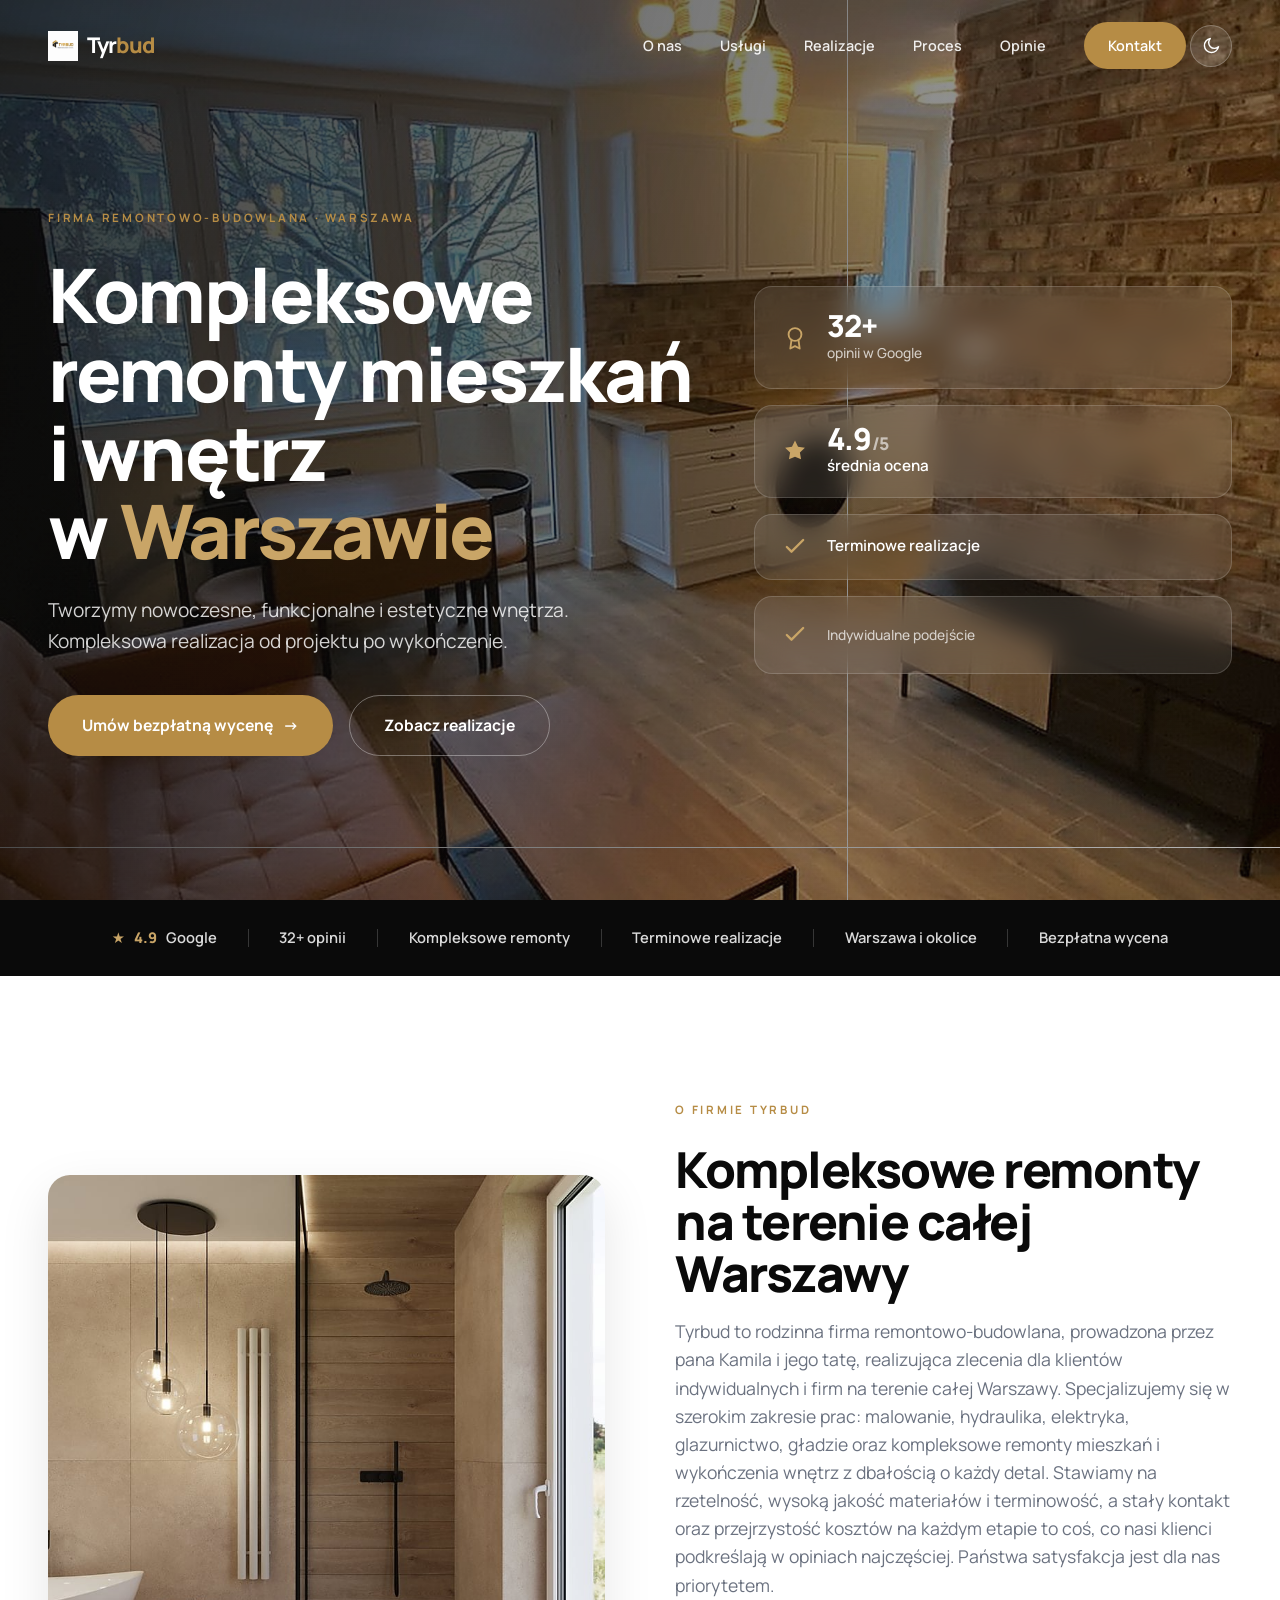
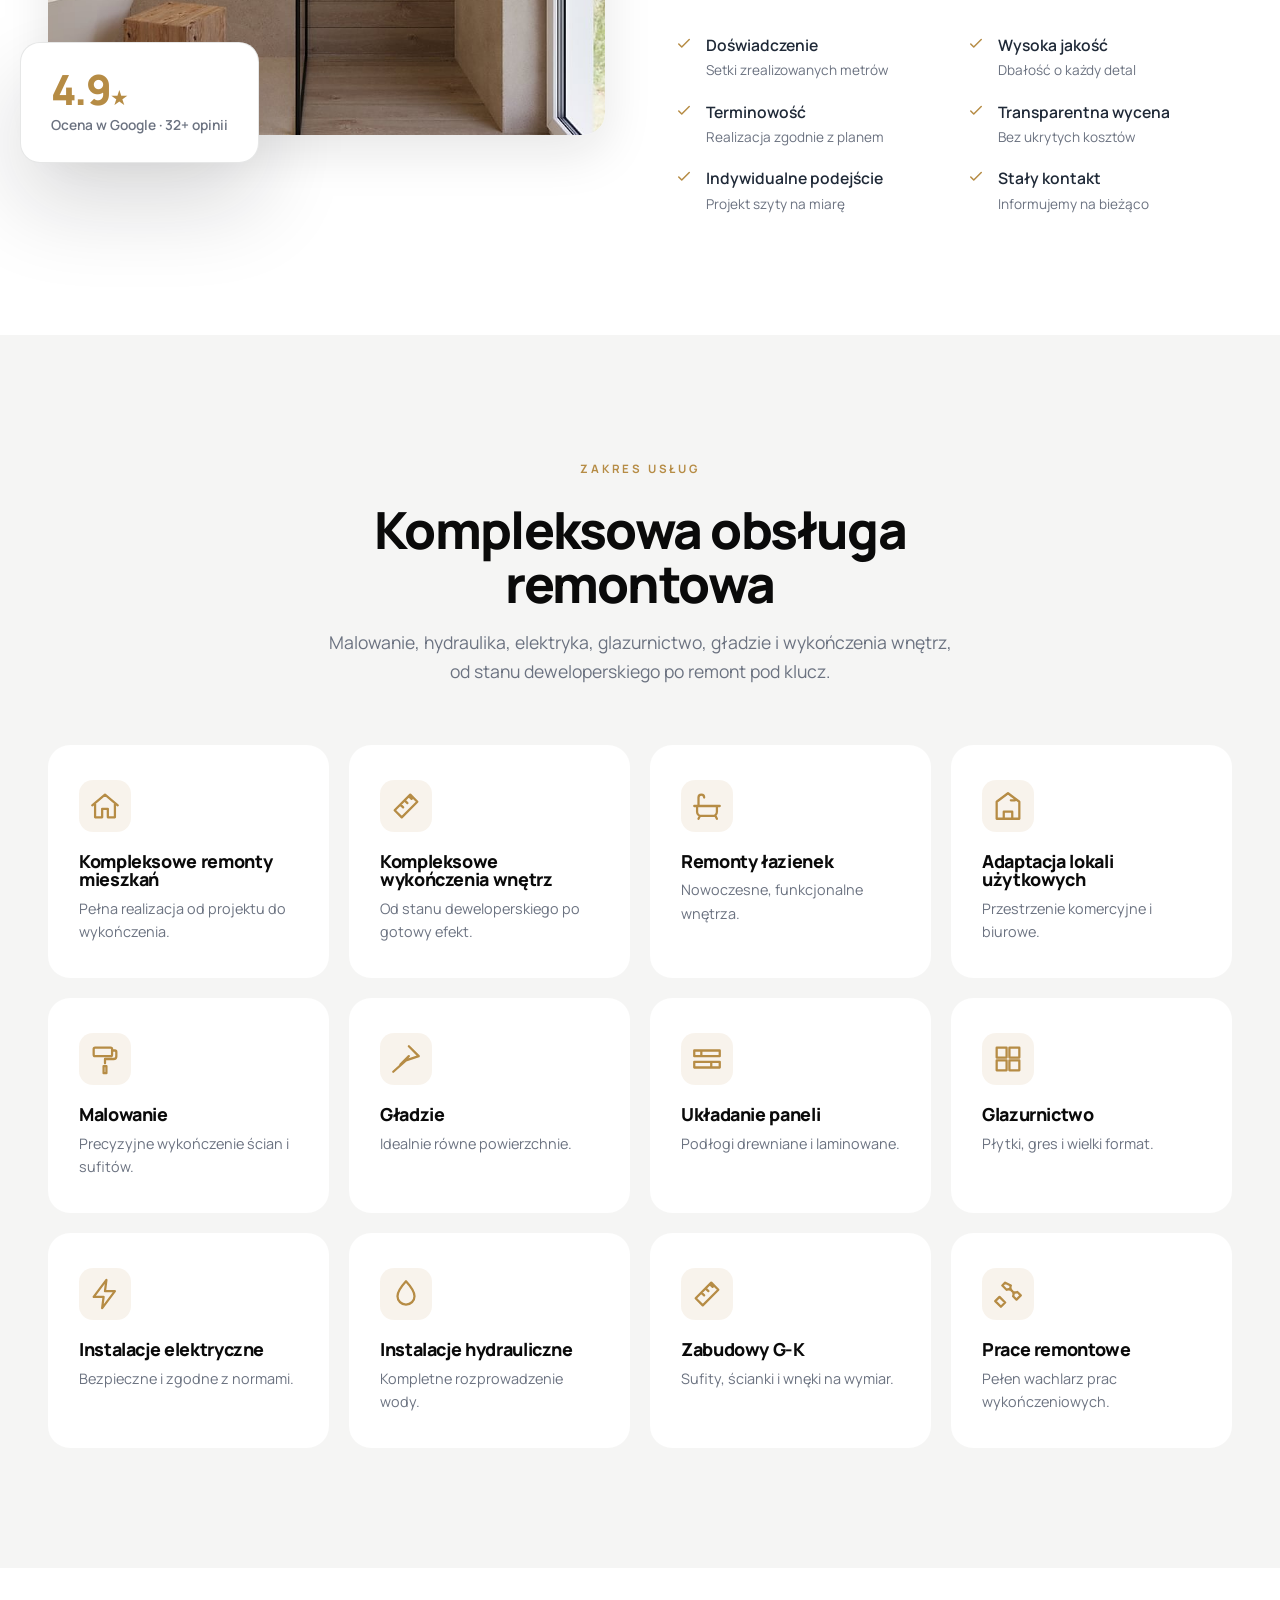
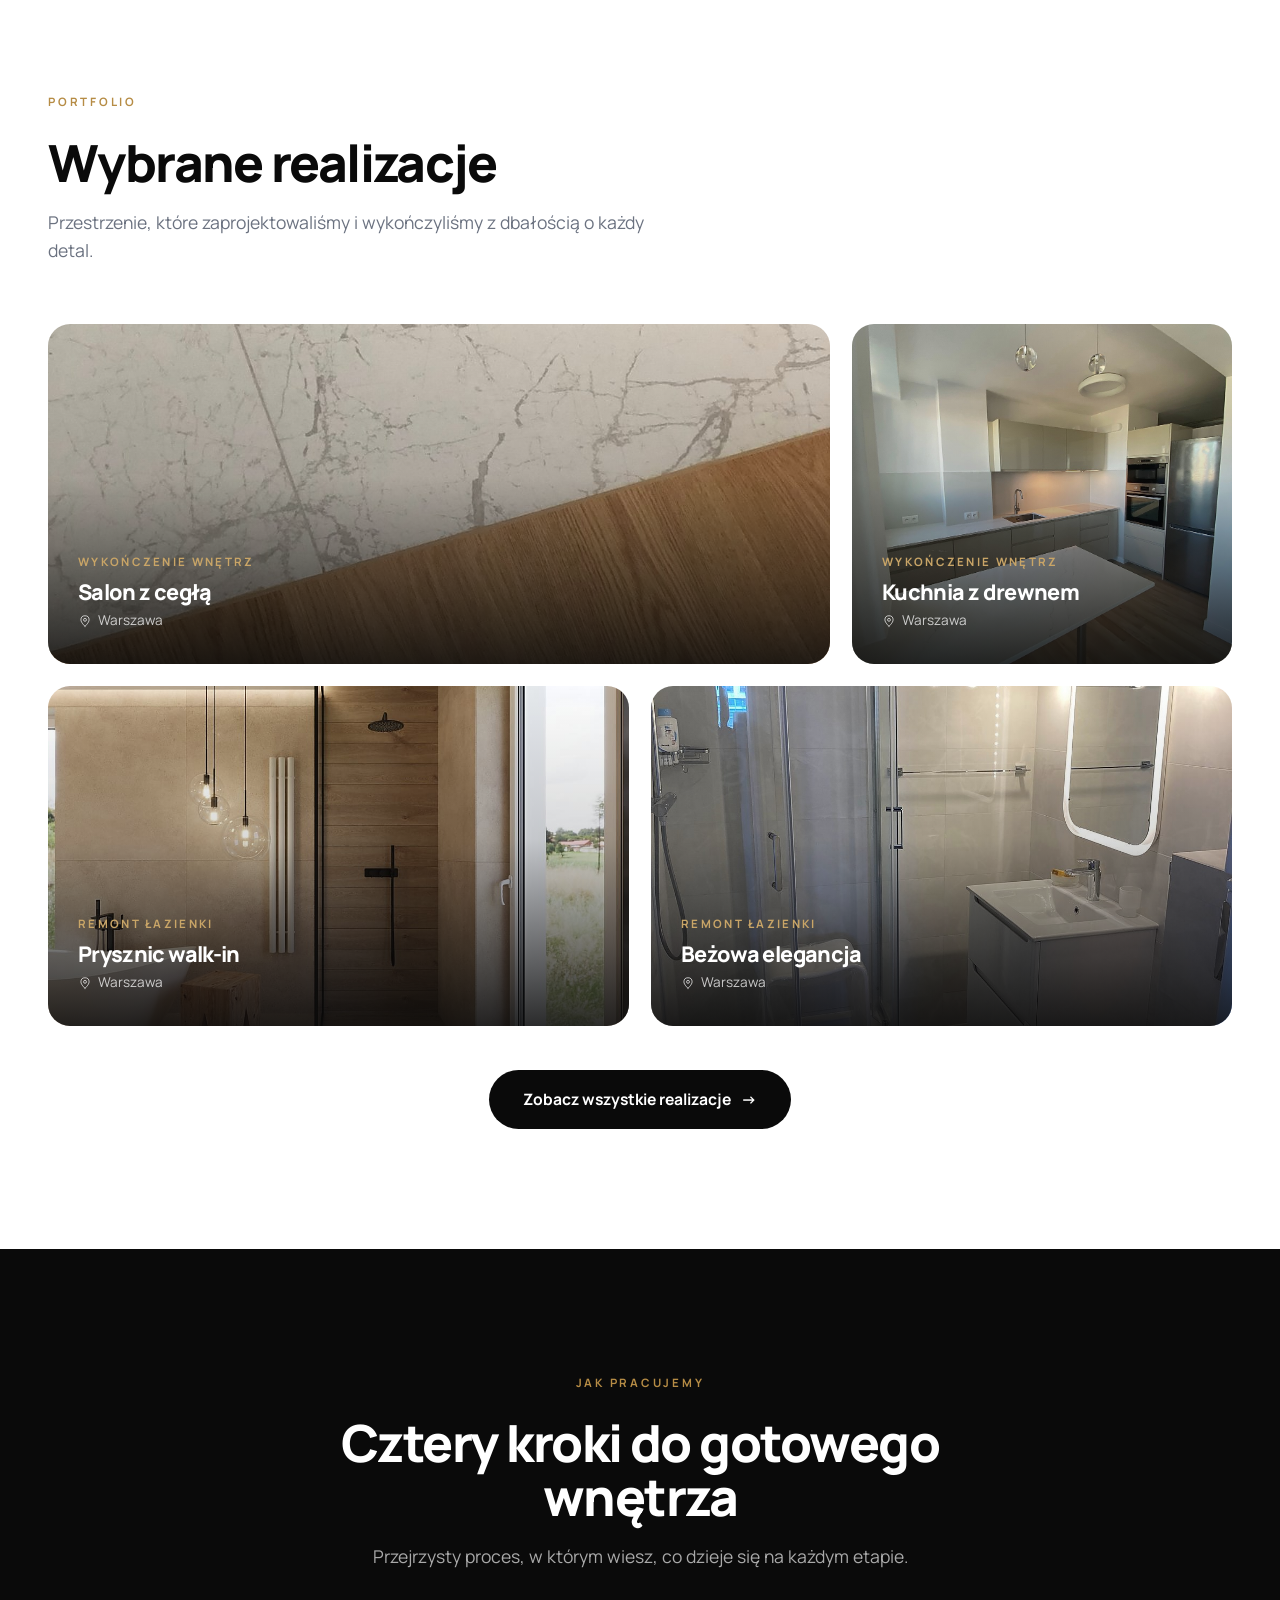
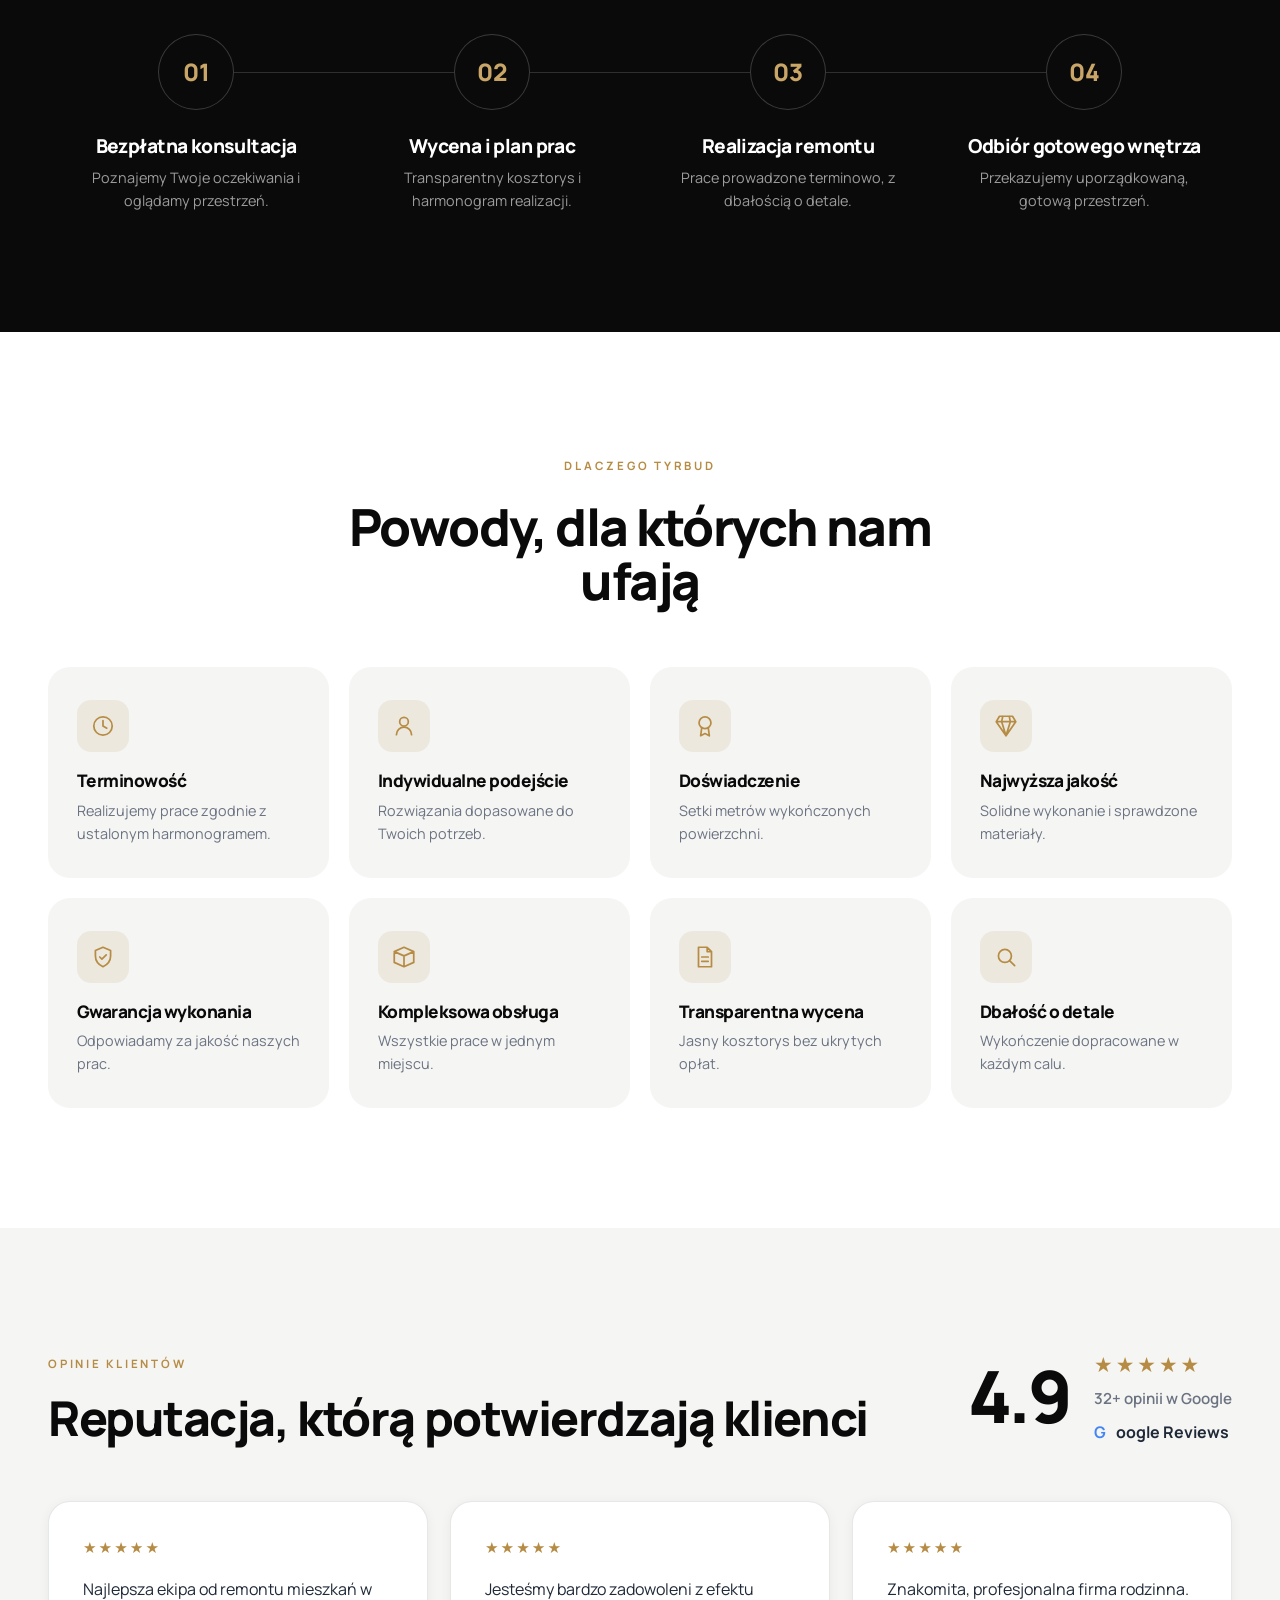
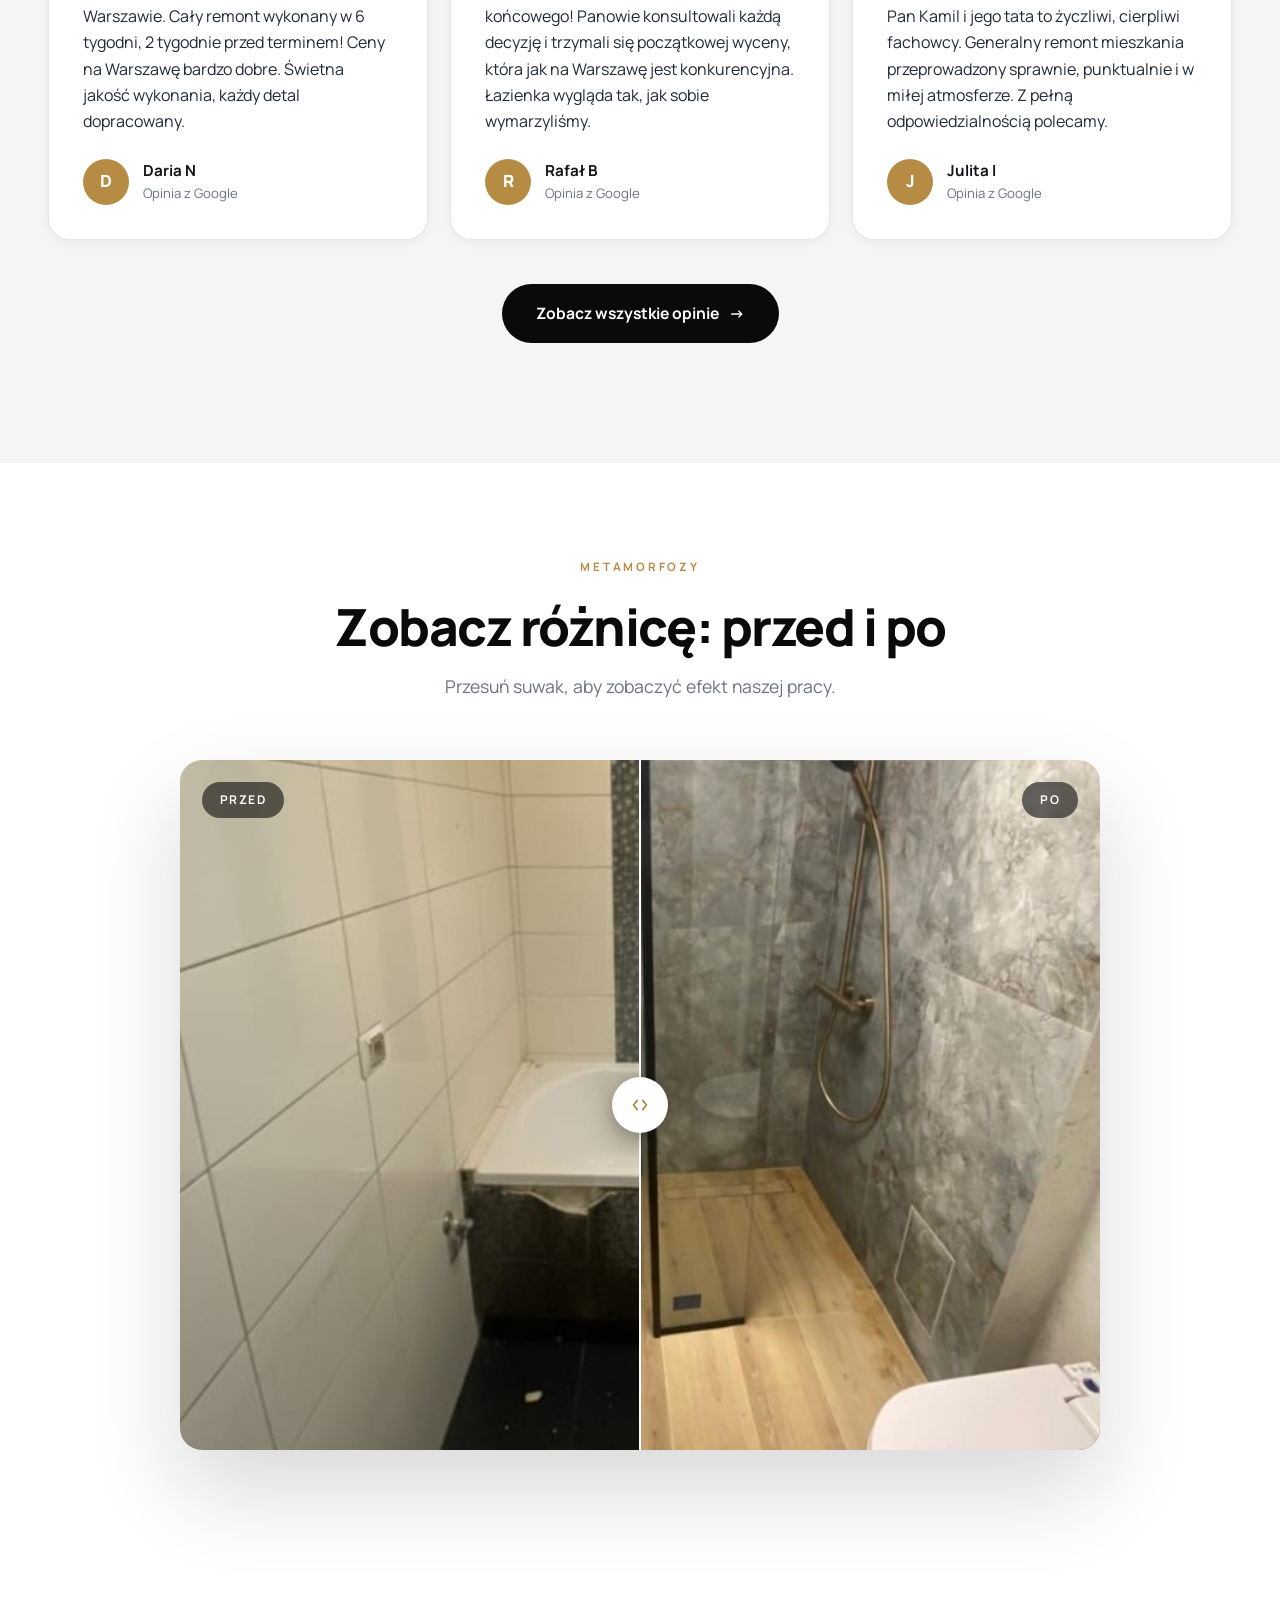
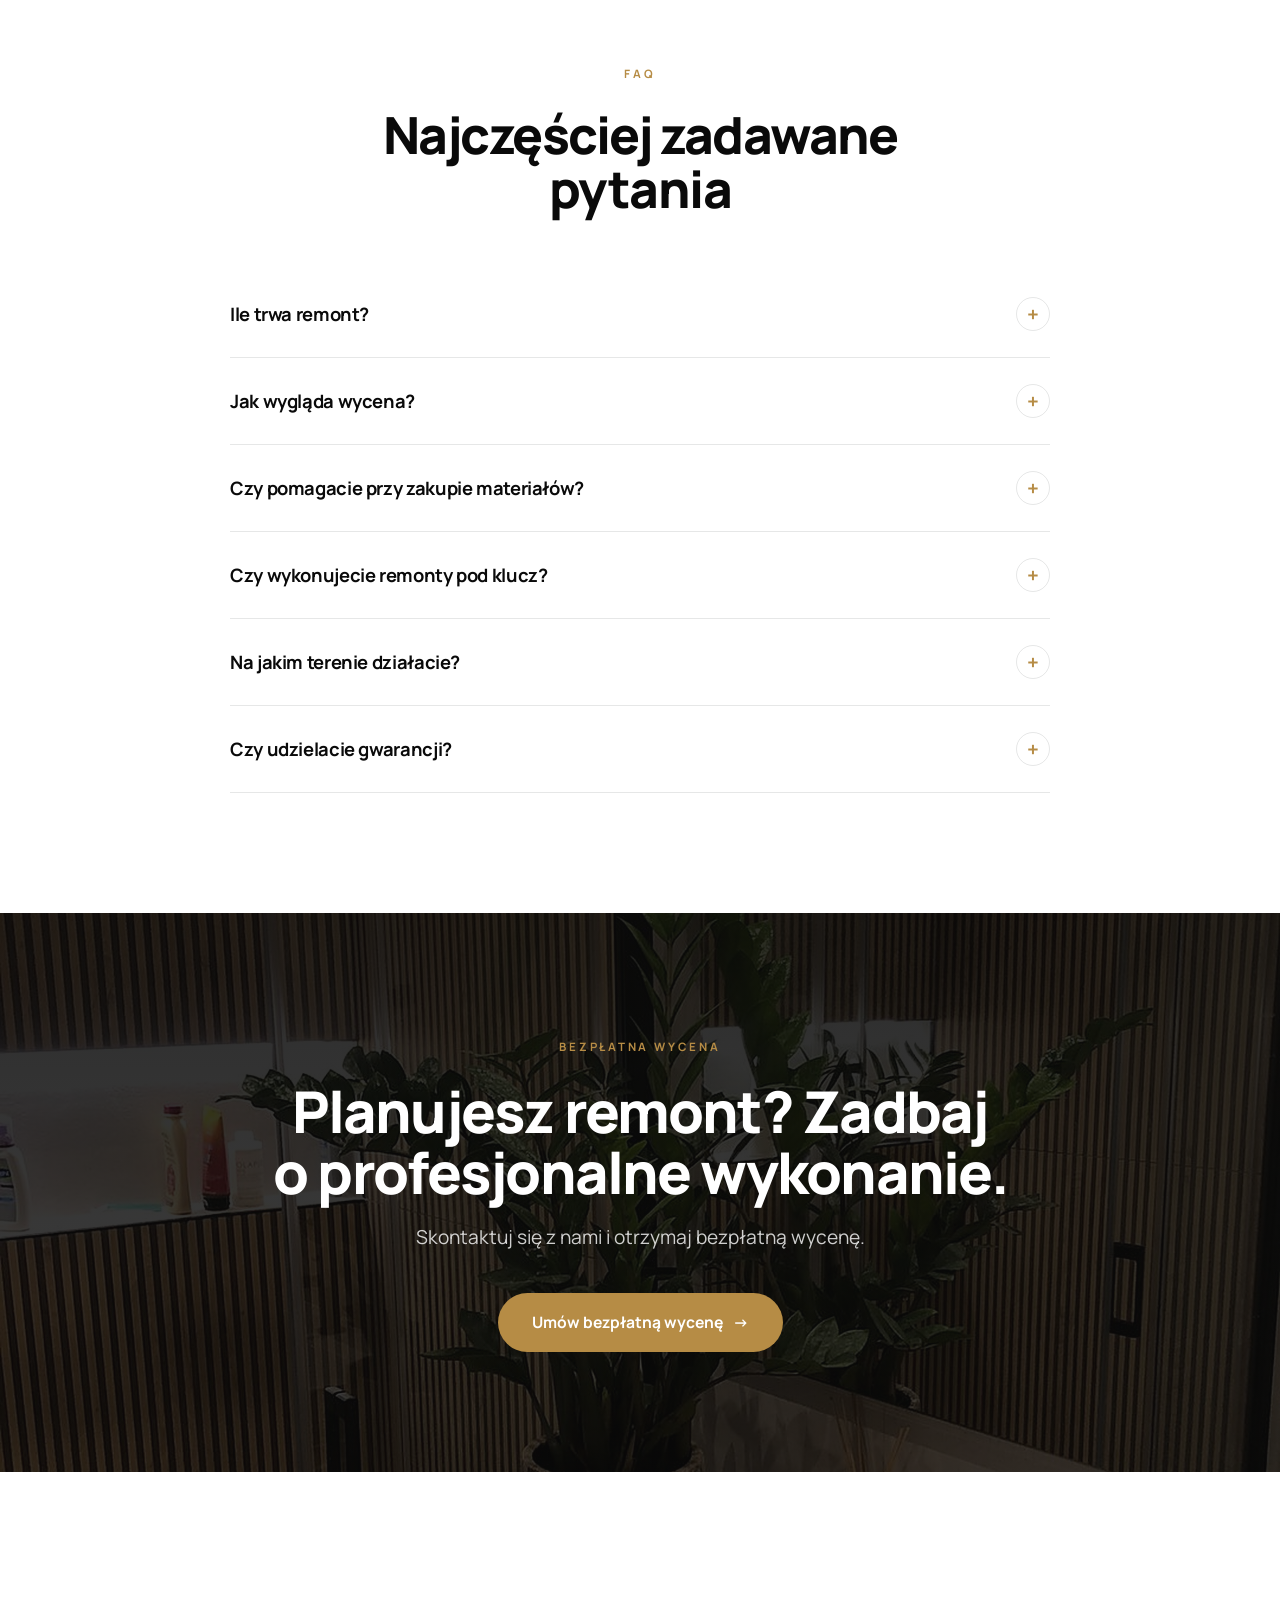
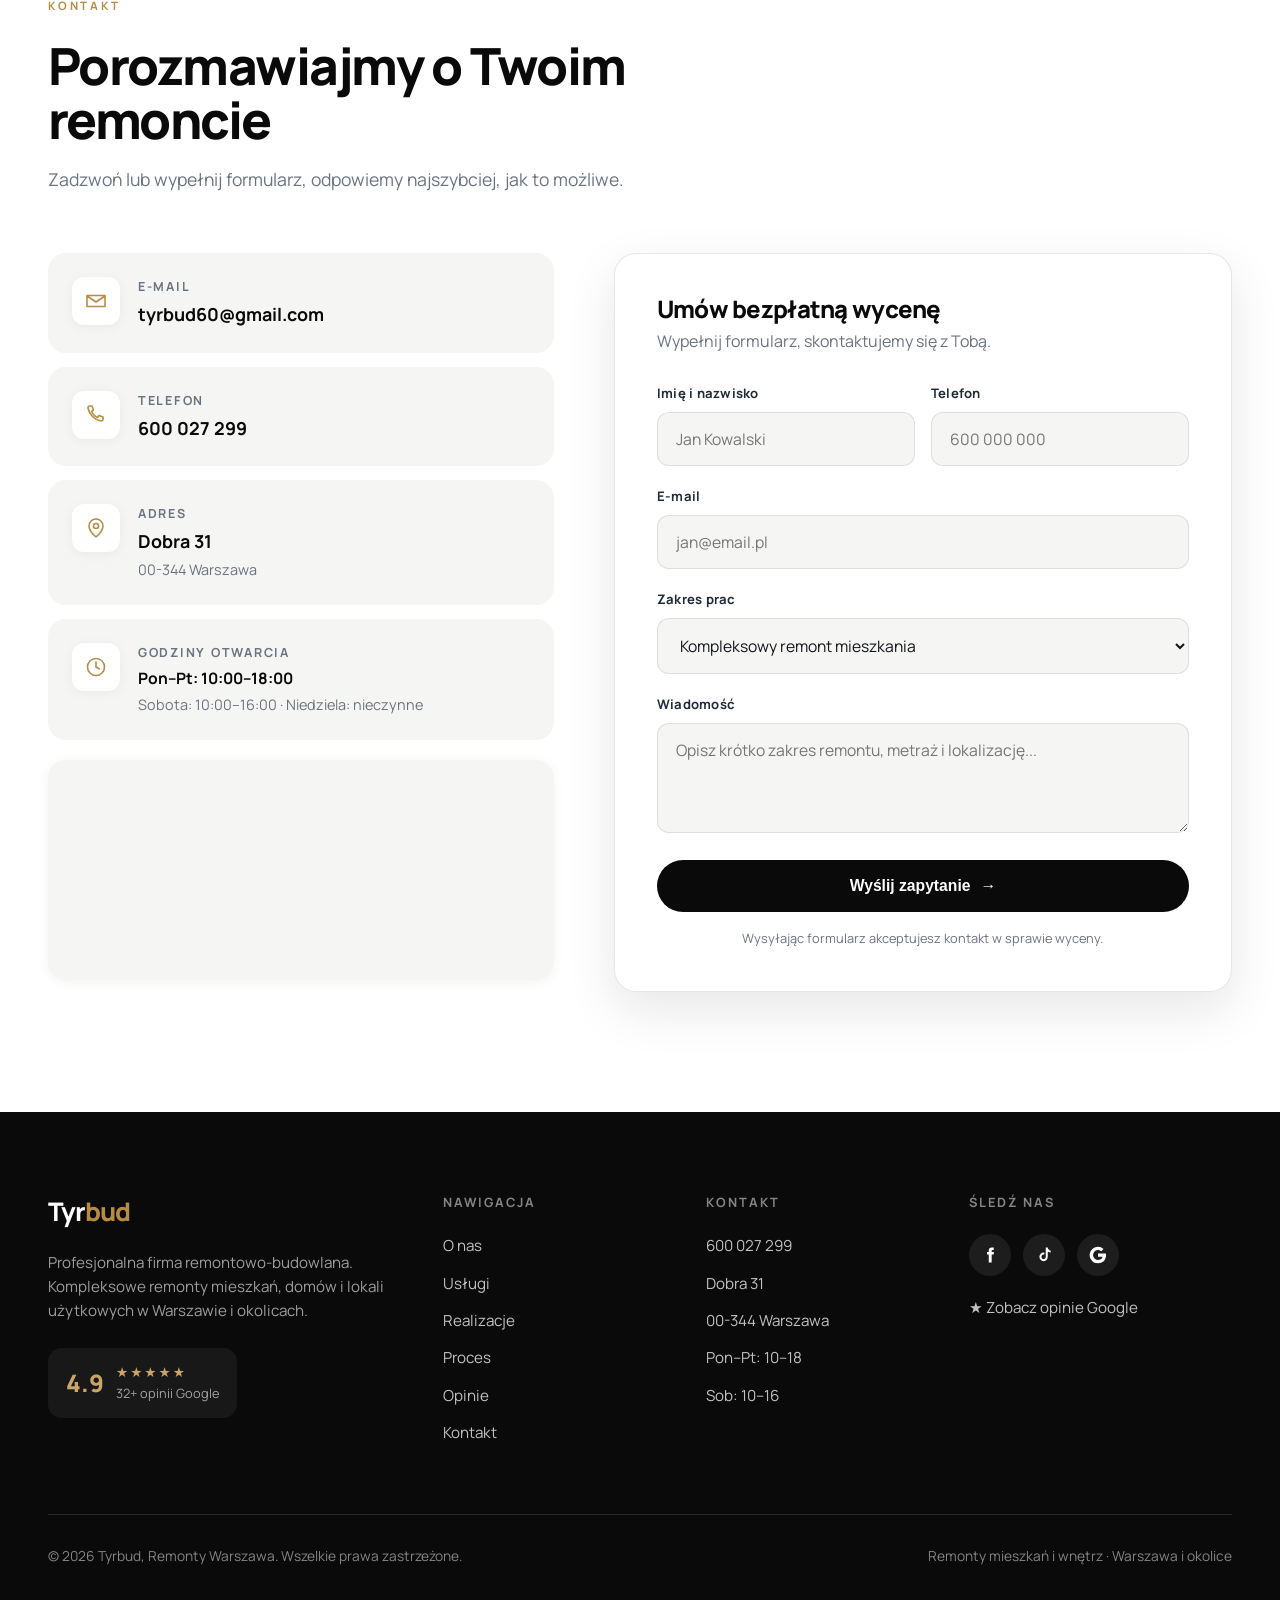
==== index.html @ 95dbd60f "Add files via upload" ====
<!DOCTYPE html>
<html lang="pl" class="no-js">
<head>
<script>document.documentElement.classList.remove('no-js')</script>
<script>(function(){try{var t=localStorage.getItem('tyrbud-theme');if(t==='dark')document.documentElement.setAttribute('data-theme','dark');}catch(e){}})();</script>
<meta charset="UTF-8" />
<meta name="viewport" content="width=device-width, initial-scale=1.0" />

<!-- SEO -->
<link rel="icon" type="image/png" href="assets/img/favicon.png" />
<title>Tyrbud | Kompleksowe Remonty Mieszkań i Domów w Warszawie</title>
<meta name="description" content="Tyrbud to rodzinna firma remontowa w Warszawie (pan Kamil i tata). Kompleksowe remonty mieszkań, łazienek i wnętrz, terminowo, z pomocą w zakupie materiałów. Ocena 4.9/5 w Google. Bezpłatna wycena: 600 027 299." />
<meta name="keywords" content="remonty Warszawa, remonty mieszkań Warszawa, firma remontowa Warszawa, remont łazienki, wykończenia wnętrz, remonty pod klucz" />
<link rel="canonical" href="https://tyrbud.pl/" />
<meta name="robots" content="index, follow" />
<meta name="theme-color" content="#0A0A0A" />

<!-- Open Graph -->
<meta property="og:type" content="website" />
<meta property="og:locale" content="pl_PL" />
<meta property="og:site_name" content="Tyrbud, Remonty Warszawa" />
<meta property="og:title" content="Tyrbud | Kompleksowe Remonty Mieszkań i Domów w Warszawie" />
<meta property="og:description" content="Nowoczesne, funkcjonalne i estetyczne wnętrza. Kompleksowa realizacja od projektu po wykończenie. Ocena 4.9/5 w Google." />
<meta property="og:url" content="https://tyrbud.pl/" />
<meta property="og:image" content="https://tyrbud.pl/assets/img/tla/hero.jpg" />

<meta name="twitter:card" content="summary_large_image" />
<meta name="twitter:title" content="Tyrbud, Remonty Warszawa" />
<meta name="twitter:description" content="Kompleksowe remonty mieszkań i wnętrz w Warszawie. Ocena 4.9/5 w Google." />

<!-- Structured Data -->
<script type="application/ld+json">
{
  "@context": "https://schema.org",
  "@type": ["LocalBusiness", "HomeAndConstructionBusiness"],
  "name": "Tyrbud, Remonty Warszawa",
  "image": "https://tyrbud.pl/assets/img/tla/hero.jpg",
  "@id": "https://tyrbud.pl/",
  "url": "https://tyrbud.pl/",
  "telephone": "+48600027299",
  "priceRange": "$$",
  "address": {
    "@type": "PostalAddress",
    "streetAddress": "Dobra 31",
    "postalCode": "00-344",
    "addressLocality": "Warszawa",
    "addressCountry": "PL"
  },
  "geo": {
    "@type": "GeoCoordinates",
    "latitude": 52.2394,
    "longitude": 21.0269
  },
  "areaServed": "Warszawa i okolice",
  "sameAs": ["https://www.facebook.com/Tyrbud/?locale=pl_PL", "https://www.google.com/maps/place/Remonty+Warszawa+-+Tyrbud"],
  "openingHoursSpecification": [
    {
      "@type": "OpeningHoursSpecification",
      "dayOfWeek": ["Monday", "Tuesday", "Wednesday", "Thursday", "Friday"],
      "opens": "10:00",
      "closes": "18:00"
    },
    {
      "@type": "OpeningHoursSpecification",
      "dayOfWeek": "Saturday",
      "opens": "10:00",
      "closes": "16:00"
    }
  ],
  "aggregateRating": {
    "@type": "AggregateRating",
    "ratingValue": "4.9",
    "reviewCount": "32"
  },
  "review": [
    {
      "@type": "Review",
      "author": {"@type": "Person", "name": "Daria N"},
      "reviewRating": {"@type": "Rating", "ratingValue": "5", "bestRating": "5"},
      "reviewBody": "Najlepsza ekipa od remontu mieszkań w Warszawie. Cały remont wykonany w 6 tygodni, 2 tygodnie przed terminem. Świetna jakość wykonania, każdy detal dopracowany."
    },
    {
      "@type": "Review",
      "author": {"@type": "Person", "name": "Rafał B"},
      "reviewRating": {"@type": "Rating", "ratingValue": "5", "bestRating": "5"},
      "reviewBody": "Jesteśmy bardzo zadowoleni z efektu końcowego. Panowie konsultowali każdą decyzję i trzymali się początkowej wyceny. Łazienka wygląda tak, jak sobie wymarzyliśmy."
    },
    {
      "@type": "Review",
      "author": {"@type": "Person", "name": "Julita I"},
      "reviewRating": {"@type": "Rating", "ratingValue": "5", "bestRating": "5"},
      "reviewBody": "Znakomita, profesjonalna firma rodzinna. Generalny remont mieszkania przeprowadzony sprawnie, punktualnie i w miłej atmosferze. Z pełną odpowiedzialnością polecamy."
    }
  ],
  "makesOffer": {
    "@type": "Offer",
    "itemOffered": {
      "@type": "Service",
      "name": "Kompleksowe remonty mieszkań i wnętrz"
    }
  }
}
</script>

<!-- Fonts -->
<link rel="preconnect" href="https://fonts.googleapis.com" />
<link rel="preconnect" href="https://fonts.gstatic.com" crossorigin />
<link href="https://fonts.googleapis.com/css2?family=Manrope:wght@300;400;500;600;700;800&display=swap" rel="stylesheet" />

<link rel="stylesheet" href="assets/style.css" />
<script type="application/ld+json">
{
  "@context": "https://schema.org",
  "@type": "FAQPage",
  "mainEntity": [
    {"@type":"Question","name":"Ile trwa remont?","acceptedAnswer":{"@type":"Answer","text":"Czas realizacji zależy od zakresu prac i metrażu. Remont łazienki to zwykle 2–3 tygodnie, a kompleksowy remont mieszkania od kilku tygodni. Dokładny harmonogram ustalamy na etapie wyceny."}},
    {"@type":"Question","name":"Jak wygląda wycena?","acceptedAnswer":{"@type":"Answer","text":"Wycena jest bezpłatna i niezobowiązująca. Po konsultacji i oględzinach przygotowujemy transparentny kosztorys z podziałem na prace i materiały, bez ukrytych kosztów."}},
    {"@type":"Question","name":"Czy pomagacie przy zakupie materiałów?","acceptedAnswer":{"@type":"Answer","text":"Tak. Doradzamy w doborze materiałów, pomagamy w zakupach i podpowiadamy sprawdzone rozwiązania dopasowane do budżetu oraz stylu wnętrza."}},
    {"@type":"Question","name":"Czy wykonujecie remonty pod klucz?","acceptedAnswer":{"@type":"Answer","text":"Tak, realizujemy remonty kompleksowo, od projektu i prac instalacyjnych po wykończenie i odbiór gotowego wnętrza."}},
    {"@type":"Question","name":"Na jakim terenie działacie?","acceptedAnswer":{"@type":"Answer","text":"Działamy na terenie Warszawy i okolic. W przypadku pytań o konkretną lokalizację prosimy o kontakt telefoniczny."}},
    {"@type":"Question","name":"Czy udzielacie gwarancji?","acceptedAnswer":{"@type":"Answer","text":"Tak, udzielamy gwarancji na wykonane prace. Odpowiadamy za jakość realizacji i pozostajemy w kontakcie również po zakończeniu remontu."}}
  ]
}
</script>
</head>
<body>

<!-- SVG icon definitions -->
<svg width="0" height="0" style="position:absolute" aria-hidden="true" focusable="false">
  <defs>
    <g id="i-home"><path fill="none" stroke="currentColor" stroke-width="1.6" stroke-linecap="round" stroke-linejoin="round" d="M3 11.5 12 4l9 7.5M5 10v10h5v-6h4v6h5V10"/></g>
    <g id="i-house"><path fill="none" stroke="currentColor" stroke-width="1.6" stroke-linecap="round" stroke-linejoin="round" d="M4 21V9l8-6 8 6v12M4 21h16M9 21v-5h6v5M14 8h3"/></g>
    <g id="i-bath"><path fill="none" stroke="currentColor" stroke-width="1.6" stroke-linecap="round" stroke-linejoin="round" d="M3 12h18M5 12v4a3 3 0 0 0 3 3h8a3 3 0 0 0 3-3v-4M6 12V6a2 2 0 0 1 2-2 2 2 0 0 1 2 2M7 19l-1 2M18 19l1 2"/></g>
    <g id="i-kitchen"><path fill="none" stroke="currentColor" stroke-width="1.6" stroke-linecap="round" stroke-linejoin="round" d="M4 3h16v18H4zM4 9h16M8 5v2M12 5v2M8 13v4"/></g>
    <g id="i-paint"><path fill="none" stroke="currentColor" stroke-width="1.6" stroke-linecap="round" stroke-linejoin="round" d="M4 5a1 1 0 0 1 1-1h11a1 1 0 0 1 1 1v4a1 1 0 0 1-1 1H5a1 1 0 0 1-1-1zM17 6h2a1 1 0 0 1 1 1v3a2 2 0 0 1-2 2h-6v3M11 17h2v5h-2z"/></g>
    <g id="i-trowel"><path fill="none" stroke="currentColor" stroke-width="1.6" stroke-linecap="round" stroke-linejoin="round" d="M14 3 21 10 12 13 3 21M14 10 8 16"/></g>
    <g id="i-plank"><path fill="none" stroke="currentColor" stroke-width="1.6" stroke-linecap="round" stroke-linejoin="round" d="M3 6h18v4H3zM3 14h18v4H3zM8 6v4M15 14v4"/></g>
    <g id="i-tile"><path fill="none" stroke="currentColor" stroke-width="1.6" stroke-linecap="round" stroke-linejoin="round" d="M4 4h7v7H4zM13 4h7v7h-7zM4 13h7v7H4zM13 13h7v7h-7z"/></g>
    <g id="i-bolt"><path fill="none" stroke="currentColor" stroke-width="1.6" stroke-linecap="round" stroke-linejoin="round" d="M13 2 4 14h7l-1 8 9-12h-7z"/></g>
    <g id="i-water"><path fill="none" stroke="currentColor" stroke-width="1.6" stroke-linecap="round" stroke-linejoin="round" d="M12 3s6 6.5 6 10.5A6 6 0 0 1 6 13.5C6 9.5 12 3 12 3z"/></g>
    <g id="i-ruler"><path fill="none" stroke="currentColor" stroke-width="1.6" stroke-linecap="round" stroke-linejoin="round" d="M4 15 15 4l5 5L9 20zM8 11l2 2M11 8l2 2M14 5l2 2"/></g>
    <g id="i-tools"><path fill="none" stroke="currentColor" stroke-width="1.6" stroke-linecap="round" stroke-linejoin="round" d="M14 6a3.5 3.5 0 0 0 4.6 4.6L21 13l-3 3-2.4-2.4A3.5 3.5 0 0 0 11 9L8 6l2-2zM6 14l4 4-3 3-4-4z"/></g>
    <g id="i-clock"><circle cx="12" cy="12" r="8.5" fill="none" stroke="currentColor" stroke-width="1.6"/><path fill="none" stroke="currentColor" stroke-width="1.6" stroke-linecap="round" d="M12 7v5l3.5 2"/></g>
    <g id="i-user"><path fill="none" stroke="currentColor" stroke-width="1.6" stroke-linecap="round" stroke-linejoin="round" d="M12 12a4 4 0 1 0 0-8 4 4 0 0 0 0 8zM5 20a7 7 0 0 1 14 0"/></g>
    <g id="i-award"><circle cx="12" cy="9" r="5.5" fill="none" stroke="currentColor" stroke-width="1.6"/><path fill="none" stroke="currentColor" stroke-width="1.6" stroke-linecap="round" stroke-linejoin="round" d="M9 13.5 8 21l4-2 4 2-1-7.5"/></g>
    <g id="i-diamond"><path fill="none" stroke="currentColor" stroke-width="1.6" stroke-linecap="round" stroke-linejoin="round" d="M6 3h12l3 5-9 13L3 8zM3 8h18M9 3 8 8l4 13M15 3l1 5-4 13"/></g>
    <g id="i-shield"><path fill="none" stroke="currentColor" stroke-width="1.6" stroke-linecap="round" stroke-linejoin="round" d="M12 3 5 6v5c0 4.5 3 8 7 10 4-2 7-5.5 7-10V6zM9 12l2 2 4-4"/></g>
    <g id="i-box"><path fill="none" stroke="currentColor" stroke-width="1.6" stroke-linecap="round" stroke-linejoin="round" d="M3 7 12 3l9 4v10l-9 4-9-4zM3 7l9 4 9-4M12 11v10"/></g>
    <g id="i-doc"><path fill="none" stroke="currentColor" stroke-width="1.6" stroke-linecap="round" stroke-linejoin="round" d="M6 3h8l4 4v14H6zM14 3v4h4M9 12h6M9 16h6"/></g>
    <g id="i-search"><circle cx="11" cy="11" r="6" fill="none" stroke="currentColor" stroke-width="1.6"/><path fill="none" stroke="currentColor" stroke-width="1.6" stroke-linecap="round" d="m20 20-4.5-4.5"/></g>
    <g id="i-phone"><path fill="none" stroke="currentColor" stroke-width="1.6" stroke-linecap="round" stroke-linejoin="round" d="M4 5c0-1 .8-2 2-2h2l1.5 4-2 1.5a12 12 0 0 0 6 6l1.5-2 4 1.5v2c0 1.2-1 2-2 2A16 16 0 0 1 4 5z"/></g>
    <g id="i-mail"><path fill="none" stroke="currentColor" stroke-width="1.6" stroke-linecap="round" stroke-linejoin="round" d="M3 6.5h18v11H3zM3 7l9 6 9-6"/></g>
    <g id="i-pin"><path fill="none" stroke="currentColor" stroke-width="1.6" stroke-linecap="round" stroke-linejoin="round" d="M12 21s7-6 7-11a7 7 0 0 0-14 0c0 5 7 11 7 11z"/><circle cx="12" cy="10" r="2.5" fill="none" stroke="currentColor" stroke-width="1.6"/></g>
    <g id="i-check"><path fill="none" stroke="currentColor" stroke-width="2" stroke-linecap="round" stroke-linejoin="round" d="m5 12 4 4 10-10"/></g>
    <g id="i-star"><path fill="currentColor" d="m12 3 2.6 5.3 5.9.9-4.3 4.1 1 5.8L12 16.9 6.8 19.1l1-5.8L3.5 9.2l5.9-.9z"/></g>
    <g id="i-fb"><path fill="currentColor" d="M14 8.5V7c0-.7.3-1 1-1h1.5V3H14c-2.2 0-3.5 1.3-3.5 3.6V8.5H8.5v3h2V21h3.5v-9.5h2.4l.4-3z"/></g>
    <g id="i-tiktok"><path fill="currentColor" d="M16.5 3c.3 2 1.6 3.5 3.5 3.7v2.4c-1.2 0-2.4-.4-3.5-1v6.1c0 3-2.2 5.3-5 5.3s-5-2.4-5-5.3 2.2-5.3 5-5.3c.3 0 .6 0 .9.1v2.5c-.3-.1-.6-.2-.9-.2-1.4 0-2.5 1.2-2.5 2.9s1.1 2.9 2.5 2.9 2.6-1.2 2.6-2.9V3z"/></g>
    <g id="i-google"><path fill="currentColor" d="M21.6 12.2c0-.7-.1-1.4-.2-2H12v3.8h5.4a4.6 4.6 0 0 1-2 3v2.5h3.2c1.9-1.7 3-4.3 3-7.3z"/><path fill="currentColor" d="M12 22c2.7 0 5-.9 6.6-2.4l-3.2-2.5c-.9.6-2 .9-3.4.9-2.6 0-4.8-1.7-5.6-4.1H3.1v2.6A10 10 0 0 0 12 22z"/><path fill="currentColor" d="M6.4 13.9a6 6 0 0 1 0-3.8V7.5H3.1a10 10 0 0 0 0 9z"/><path fill="currentColor" d="M12 6c1.5 0 2.8.5 3.8 1.5l2.8-2.8A10 10 0 0 0 3.1 7.5l3.3 2.6C7.2 7.7 9.4 6 12 6z"/></g>
  </defs>
</svg>

<!-- NAV -->
<header class="nav" id="nav">
  <div class="wrap nav-inner">
    <a href="#top" class="logo"><img class="logo-mark logo-mark-light" src="assets/img/znak-light.png" alt="" aria-hidden="true" /><img class="logo-mark logo-mark-dark" src="assets/img/znak.png" alt="" aria-hidden="true" /><span class="logo-txt">Tyr<b>bud</b></span></a>
    <nav class="nav-links" id="navLinks">
      <a href="o-nas.html">O nas</a>
      <a href="uslugi.html">Usługi</a>
      <a href="realizacje.html">Realizacje</a>
      <a href="proces.html">Proces</a>
      <a href="opinie.html">Opinie</a>
      <a href="kontakt.html" class="nav-cta">Kontakt</a>
    </nav>
    <button class="burger" id="burger" aria-label="Menu">
      <span></span><span></span><span></span>
    </button>
  </div>
</header>

<!-- HERO -->
<section class="hero" id="top">
  <div class="hero-bg">
    <img src="assets/img/tla/hero.jpg" alt="Nowoczesna łazienka po remoncie w Warszawie, realizacja Tyrbud" fetchpriority="high" />
  </div>
  <div class="wrap hero-inner">
    <div class="hero-grid">
      <div>
        <span class="eyebrow">Firma remontowo-budowlana · Warszawa</span>
        <h1>Kompleksowe remonty mieszkań i&nbsp;wnętrz w&nbsp;<em>Warszawie</em></h1>
        <p class="sub">Tworzymy nowoczesne, funkcjonalne i estetyczne wnętrza. Kompleksowa realizacja od projektu po wykończenie.</p>
        <div class="hero-btns">
          <a href="#kontakt" class="btn btn-primary">Umów bezpłatną wycenę <span class="arr">→</span></a>
          <a href="#realizacje" class="btn btn-ghost">Zobacz realizacje</a>
        </div>
      </div>
      <div class="hero-stats">
        <div class="stat-card">
          <span class="stat-ico"><span class="ic"><svg viewBox="0 0 24 24"><use href="#i-award"/></svg></span></span>
          <div>
            <div class="stat-num" data-count="32" data-suffix="+">0</div>
            <div class="stat-lbl">opinii w Google</div>
          </div>
        </div>
        <div class="stat-card">
          <span class="stat-ico"><span class="ic"><svg viewBox="0 0 24 24"><use href="#i-star"/></svg></span></span>
          <div>
            <div class="stat-num">4.9<span style="font-size:1.1rem;color:rgba(255,255,255,.6)">/5</span></div>
            <div class="stat-lbl">średnia ocena</div>
          </div>
        </div>
        <div class="stat-card">
          <span class="stat-ico"><span class="ic"><svg viewBox="0 0 24 24"><use href="#i-check"/></svg></span></span>
          <div class="stat-lbl">Terminowe realizacje</div>
        </div>
        <div class="stat-card">
          <span class="stat-ico"><span class="ic"><svg viewBox="0 0 24 24"><use href="#i-check"/></svg></span></span>
          <div class="stat-lbl">Indywidualne podejście</div>
        </div>
      </div>
    </div>
  </div>
</section>

<!-- TRUST BAR -->
<div class="trust">
  <div class="wrap trust-inner">
    <div class="trust-track">
      <div class="trust-item"><span class="star">★</span><span class="g">4.9</span> Google</div>
      <div class="trust-sep"></div>
      <div class="trust-item">32+ opinii</div>
      <div class="trust-sep"></div>
      <div class="trust-item">Kompleksowe remonty</div>
      <div class="trust-sep"></div>
      <div class="trust-item">Terminowe realizacje</div>
      <div class="trust-sep"></div>
      <div class="trust-item">Warszawa i okolice</div>
      <div class="trust-sep"></div>
      <div class="trust-item">Bezpłatna wycena</div>
      <div class="trust-sep"></div>
    </div>
    <div class="trust-track" aria-hidden="true">
      <div class="trust-item"><span class="star">★</span><span class="g">4.9</span> Google</div>
      <div class="trust-sep"></div>
      <div class="trust-item">32+ opinii</div>
      <div class="trust-sep"></div>
      <div class="trust-item">Kompleksowe remonty</div>
      <div class="trust-sep"></div>
      <div class="trust-item">Terminowe realizacje</div>
      <div class="trust-sep"></div>
      <div class="trust-item">Warszawa i okolice</div>
      <div class="trust-sep"></div>
      <div class="trust-item">Bezpłatna wycena</div>
      <div class="trust-sep"></div>
    </div>
  </div>
</div>

<!-- ABOUT -->
<section class="pad" id="o-nas">
  <div class="wrap about-grid">
    <div class="about-img-wrap reveal">
      <img class="about-img" loading="lazy" src="assets/img/realizacje/9.jpg" alt="Realizacja Tyrbud, łazienka z drewnem i prysznicem walk-in" />
      <div class="about-badge">
        <div class="n">4.9<span style="font-size:1.3rem">★</span></div>
        <div class="t">Ocena w Google · 32+ opinii</div>
      </div>
    </div>
    <div class="reveal" data-d="1">
      <span class="eyebrow">O firmie Tyrbud</span>
      <h2 style="font-size:clamp(2rem,4vw,3.1rem);margin:22px 0 18px">Kompleksowe remonty na&nbsp;terenie całej Warszawy</h2>
      <p style="font-size:1.1rem;color:var(--muted);font-weight:400">Tyrbud to rodzinna firma remontowo-budowlana, prowadzona przez pana Kamila i jego tatę, realizująca zlecenia dla klientów indywidualnych i firm na terenie całej Warszawy. Specjalizujemy się w szerokim zakresie prac: malowanie, hydraulika, elektryka, glazurnictwo, gładzie oraz kompleksowe remonty mieszkań i wykończenia wnętrz z dbałością o każdy detal. Stawiamy na rzetelność, wysoką jakość materiałów i terminowość, a stały kontakt oraz przejrzystość kosztów na każdym etapie to coś, co nasi klienci podkreślają w opiniach najczęściej. Państwa satysfakcja jest dla nas priorytetem.</p>
      <div class="about-list">
        <div class="about-item"><span class="ck"><span class="ic" style="width:18px;height:18px"><svg viewBox="0 0 24 24"><use href="#i-check"/></svg></span></span><div class="txt">Doświadczenie<small>Setki zrealizowanych metrów</small></div></div>
        <div class="about-item"><span class="ck"><span class="ic" style="width:18px;height:18px"><svg viewBox="0 0 24 24"><use href="#i-check"/></svg></span></span><div class="txt">Wysoka jakość<small>Dbałość o każdy detal</small></div></div>
        <div class="about-item"><span class="ck"><span class="ic" style="width:18px;height:18px"><svg viewBox="0 0 24 24"><use href="#i-check"/></svg></span></span><div class="txt">Terminowość<small>Realizacja zgodnie z planem</small></div></div>
        <div class="about-item"><span class="ck"><span class="ic" style="width:18px;height:18px"><svg viewBox="0 0 24 24"><use href="#i-check"/></svg></span></span><div class="txt">Transparentna wycena<small>Bez ukrytych kosztów</small></div></div>
        <div class="about-item"><span class="ck"><span class="ic" style="width:18px;height:18px"><svg viewBox="0 0 24 24"><use href="#i-check"/></svg></span></span><div class="txt">Indywidualne podejście<small>Projekt szyty na miarę</small></div></div>
        <div class="about-item"><span class="ck"><span class="ic" style="width:18px;height:18px"><svg viewBox="0 0 24 24"><use href="#i-check"/></svg></span></span><div class="txt">Stały kontakt<small>Informujemy na bieżąco</small></div></div>
      </div>
    </div>
  </div>
</section>

<!-- SERVICES -->
<section class="services pad" id="uslugi">
  <div class="wrap">
    <div class="sec-head center reveal">
      <span class="eyebrow">Zakres usług</span>
      <h2>Kompleksowa obsługa remontowa</h2>
      <p>Malowanie, hydraulika, elektryka, glazurnictwo, gładzie i wykończenia wnętrz, od stanu deweloperskiego po remont pod klucz.</p>
    </div>
    <div class="svc-grid">
      <div class="svc-card reveal"><span class="svc-ico"><span class="ic"><svg viewBox="0 0 24 24"><use href="#i-home"/></svg></span></span><h3>Kompleksowe remonty mieszkań</h3><p>Pełna realizacja od projektu do wykończenia.</p></div>
      <div class="svc-card reveal" data-d="1"><span class="svc-ico"><span class="ic"><svg viewBox="0 0 24 24"><use href="#i-ruler"/></svg></span></span><h3>Kompleksowe wykończenia wnętrz</h3><p>Od stanu deweloperskiego po gotowy efekt.</p></div>
      <div class="svc-card reveal" data-d="2"><span class="svc-ico"><span class="ic"><svg viewBox="0 0 24 24"><use href="#i-bath"/></svg></span></span><h3>Remonty łazienek</h3><p>Nowoczesne, funkcjonalne wnętrza.</p></div>
      <div class="svc-card reveal" data-d="3"><span class="svc-ico"><span class="ic"><svg viewBox="0 0 24 24"><use href="#i-house"/></svg></span></span><h3>Adaptacja lokali użytkowych</h3><p>Przestrzenie komercyjne i biurowe.</p></div>
      <div class="svc-card reveal"><span class="svc-ico"><span class="ic"><svg viewBox="0 0 24 24"><use href="#i-paint"/></svg></span></span><h3>Malowanie</h3><p>Precyzyjne wykończenie ścian i sufitów.</p></div>
      <div class="svc-card reveal" data-d="1"><span class="svc-ico"><span class="ic"><svg viewBox="0 0 24 24"><use href="#i-trowel"/></svg></span></span><h3>Gładzie</h3><p>Idealnie równe powierzchnie.</p></div>
      <div class="svc-card reveal" data-d="2"><span class="svc-ico"><span class="ic"><svg viewBox="0 0 24 24"><use href="#i-plank"/></svg></span></span><h3>Układanie paneli</h3><p>Podłogi drewniane i laminowane.</p></div>
      <div class="svc-card reveal" data-d="3"><span class="svc-ico"><span class="ic"><svg viewBox="0 0 24 24"><use href="#i-tile"/></svg></span></span><h3>Glazurnictwo</h3><p>Płytki, gres i wielki format.</p></div>
      <div class="svc-card reveal"><span class="svc-ico"><span class="ic"><svg viewBox="0 0 24 24"><use href="#i-bolt"/></svg></span></span><h3>Instalacje elektryczne</h3><p>Bezpieczne i zgodne z normami.</p></div>
      <div class="svc-card reveal" data-d="1"><span class="svc-ico"><span class="ic"><svg viewBox="0 0 24 24"><use href="#i-water"/></svg></span></span><h3>Instalacje hydrauliczne</h3><p>Kompletne rozprowadzenie wody.</p></div>
      <div class="svc-card reveal" data-d="2"><span class="svc-ico"><span class="ic"><svg viewBox="0 0 24 24"><use href="#i-ruler"/></svg></span></span><h3>Zabudowy G-K</h3><p>Sufity, ścianki i wnęki na wymiar.</p></div>
      <div class="svc-card reveal" data-d="3"><span class="svc-ico"><span class="ic"><svg viewBox="0 0 24 24"><use href="#i-tools"/></svg></span></span><h3>Prace remontowe</h3><p>Pełen wachlarz prac wykończeniowych.</p></div>
    </div>
  </div>
</section>

<!-- GALLERY -->
<section class="pad" id="realizacje">
  <div class="wrap">
    <div class="sec-head reveal">
      <span class="eyebrow">Portfolio</span>
      <h2>Wybrane realizacje</h2>
      <p>Przestrzenie, które zaprojektowaliśmy i wykończyliśmy z dbałością o każdy detal.</p>
    </div>
    <div class="gal-grid">
      <div class="gal-card wide reveal">
        <img loading="lazy" src="assets/img/realizacje/37.jpg" alt="Salon z ceglaną ścianą i aneksem kuchennym, realizacja Tyrbud" />
        <div class="gal-info">
          <span class="gal-cat">Wykończenie wnętrz</span>
          <h3>Salon z cegłą</h3>
          <span class="gal-loc"><span class="ic" style="width:14px;height:14px"><svg viewBox="0 0 24 24"><use href="#i-pin"/></svg></span> Warszawa</span>
          <p class="gal-desc">Ceglana ściana, aneks kuchenny i ciepłe wykończenie.</p>
        </div>
      </div>
      <div class="gal-card tall reveal" data-d="1">
        <img loading="lazy" src="assets/img/realizacje/35.jpg" alt="Kuchnia z drewnem, realizacja Tyrbud" />
        <div class="gal-info">
          <span class="gal-cat">Wykończenie wnętrz</span>
          <h3>Kuchnia z drewnem</h3>
          <span class="gal-loc"><span class="ic" style="width:14px;height:14px"><svg viewBox="0 0 24 24"><use href="#i-pin"/></svg></span> Warszawa</span>
          <p class="gal-desc">Drewno, gres i nowoczesna zabudowa.</p>
        </div>
      </div>
      <div class="gal-card half reveal">
        <img loading="lazy" src="assets/img/realizacje/9.jpg" alt="Łazienka z drewnem i prysznicem walk-in, realizacja Tyrbud" />
        <div class="gal-info">
          <span class="gal-cat">Remont łazienki</span>
          <h3>Prysznic walk-in</h3>
          <span class="gal-loc"><span class="ic" style="width:14px;height:14px"><svg viewBox="0 0 24 24"><use href="#i-pin"/></svg></span> Warszawa</span>
          <p class="gal-desc">Drewno na ścianie i podwieszane WC.</p>
        </div>
      </div>
      <div class="gal-card half reveal" data-d="1">
        <img loading="lazy" src="assets/img/realizacje/30.jpg" alt="Elegancka beżowa łazienka, realizacja Tyrbud" />
        <div class="gal-info">
          <span class="gal-cat">Remont łazienki</span>
          <h3>Beżowa elegancja</h3>
          <span class="gal-loc"><span class="ic" style="width:14px;height:14px"><svg viewBox="0 0 24 24"><use href="#i-pin"/></svg></span> Warszawa</span>
          <p class="gal-desc">Stonowana paleta i miękkie oświetlenie.</p>
        </div>
      </div>
    </div>
    <div class="reveal" style="text-align:center;margin-top:44px">
      <a href="realizacje.html" class="btn btn-primary" style="background:var(--black)">Zobacz wszystkie realizacje <span class="arr">→</span></a>
    </div>
  </div>
</section>

<!-- PROCESS -->
<section class="process pad" id="proces">
  <div class="wrap">
    <div class="sec-head center reveal">
      <span class="eyebrow" style="justify-content:center">Jak pracujemy</span>
      <h2>Cztery kroki do gotowego wnętrza</h2>
      <p>Przejrzysty proces, w którym wiesz, co dzieje się na każdym etapie.</p>
    </div>
    <div class="proc-grid">
      <div class="proc-line"></div>
      <div class="proc-step reveal"><div class="proc-num">01</div><h3>Bezpłatna konsultacja</h3><p>Poznajemy Twoje oczekiwania i oglądamy przestrzeń.</p></div>
      <div class="proc-step reveal" data-d="1"><div class="proc-num">02</div><h3>Wycena i plan prac</h3><p>Transparentny kosztorys i harmonogram realizacji.</p></div>
      <div class="proc-step reveal" data-d="2"><div class="proc-num">03</div><h3>Realizacja remontu</h3><p>Prace prowadzone terminowo, z dbałością o detale.</p></div>
      <div class="proc-step reveal" data-d="3"><div class="proc-num">04</div><h3>Odbiór gotowego wnętrza</h3><p>Przekazujemy uporządkowaną, gotową przestrzeń.</p></div>
    </div>
  </div>
</section>

<!-- WHY -->
<section class="pad" id="dlaczego">
  <div class="wrap">
    <div class="sec-head center reveal">
      <span class="eyebrow" style="justify-content:center">Dlaczego Tyrbud</span>
      <h2>Powody, dla których nam ufają</h2>
    </div>
    <div class="why-grid">
      <div class="why-card reveal"><div class="why-ico"><span class="ic"><svg viewBox="0 0 24 24"><use href="#i-clock"/></svg></span></div><h3>Terminowość</h3><p>Realizujemy prace zgodnie z ustalonym harmonogramem.</p></div>
      <div class="why-card reveal" data-d="1"><div class="why-ico"><span class="ic"><svg viewBox="0 0 24 24"><use href="#i-user"/></svg></span></div><h3>Indywidualne podejście</h3><p>Rozwiązania dopasowane do Twoich potrzeb.</p></div>
      <div class="why-card reveal" data-d="2"><div class="why-ico"><span class="ic"><svg viewBox="0 0 24 24"><use href="#i-award"/></svg></span></div><h3>Doświadczenie</h3><p>Setki metrów wykończonych powierzchni.</p></div>
      <div class="why-card reveal" data-d="3"><div class="why-ico"><span class="ic"><svg viewBox="0 0 24 24"><use href="#i-diamond"/></svg></span></div><h3>Najwyższa jakość</h3><p>Solidne wykonanie i sprawdzone materiały.</p></div>
      <div class="why-card reveal"><div class="why-ico"><span class="ic"><svg viewBox="0 0 24 24"><use href="#i-shield"/></svg></span></div><h3>Gwarancja wykonania</h3><p>Odpowiadamy za jakość naszych prac.</p></div>
      <div class="why-card reveal" data-d="1"><div class="why-ico"><span class="ic"><svg viewBox="0 0 24 24"><use href="#i-box"/></svg></span></div><h3>Kompleksowa obsługa</h3><p>Wszystkie prace w jednym miejscu.</p></div>
      <div class="why-card reveal" data-d="2"><div class="why-ico"><span class="ic"><svg viewBox="0 0 24 24"><use href="#i-doc"/></svg></span></div><h3>Transparentna wycena</h3><p>Jasny kosztorys bez ukrytych opłat.</p></div>
      <div class="why-card reveal" data-d="3"><div class="why-ico"><span class="ic"><svg viewBox="0 0 24 24"><use href="#i-search"/></svg></span></div><h3>Dbałość o detale</h3><p>Wykończenie dopracowane w każdym calu.</p></div>
    </div>
  </div>
</section>

<!-- REVIEWS -->
<section class="reviews pad" id="opinie">
  <div class="wrap">
    <div class="rev-top reveal">
      <div>
        <span class="eyebrow">Opinie klientów</span>
        <h2 style="font-size:clamp(2rem,4vw,3rem);margin-top:18px">Reputacja, którą potwierdzają klienci</h2>
      </div>
      <div class="rev-score">
        <div class="rev-big">4.9</div>
        <div>
          <div class="rev-stars">★★★★★</div>
          <div class="rev-meta">32+ opinii w Google</div>
          <div class="rev-google" style="margin-top:8px"><span style="color:#4285F4">G</span>oogle Reviews</div>
        </div>
      </div>
    </div>
    <!-- Opcjonalny widżet opinii Google na stronie głównej (patrz README) -->
    <div id="google-reviews-widget-home" class="reveal"></div>
    <div class="rev-grid">
      <div class="rev-card reveal">
        <div class="rs">★★★★★</div>
        <p>Najlepsza ekipa od remontu mieszkań w Warszawie. Cały remont wykonany w 6 tygodni, 2 tygodnie przed terminem! Ceny na Warszawę bardzo dobre. Świetna jakość wykonania, każdy detal dopracowany.</p>
        <div class="rev-author"><div class="rev-av">D</div><div><div class="rev-name">Daria N</div><div class="rev-role">Opinia z Google</div></div></div>
      </div>
      <div class="rev-card reveal" data-d="1">
        <div class="rs">★★★★★</div>
        <p>Jesteśmy bardzo zadowoleni z efektu końcowego! Panowie konsultowali każdą decyzję i trzymali się początkowej wyceny, która jak na Warszawę jest konkurencyjna. Łazienka wygląda tak, jak sobie wymarzyliśmy.</p>
        <div class="rev-author"><div class="rev-av">R</div><div><div class="rev-name">Rafał B</div><div class="rev-role">Opinia z Google</div></div></div>
      </div>
      <div class="rev-card reveal" data-d="2">
        <div class="rs">★★★★★</div>
        <p>Znakomita, profesjonalna firma rodzinna. Pan Kamil i jego tata to życzliwi, cierpliwi fachowcy. Generalny remont mieszkania przeprowadzony sprawnie, punktualnie i w miłej atmosferze. Z pełną odpowiedzialnością polecamy.</p>
        <div class="rev-author"><div class="rev-av">J</div><div><div class="rev-name">Julita I</div><div class="rev-role">Opinia z Google</div></div></div>
      </div>
    </div>
    <div class="reveal" style="text-align:center;margin-top:44px">
      <a href="opinie.html" class="btn btn-primary" style="background:var(--black)">Zobacz wszystkie opinie <span class="arr">→</span></a>
    </div>
  </div>
</section>

<!-- BEFORE / AFTER -->
<section class="pad-sm">
  <div class="wrap">
    <div class="sec-head center reveal">
      <span class="eyebrow" style="justify-content:center">Metamorfozy</span>
      <h2>Zobacz różnicę: przed i&nbsp;po</h2>
      <p>Przesuń suwak, aby zobaczyć efekt naszej pracy.</p>
    </div>
    <div class="ba-wrap reveal" id="ba">
      <img class="ba-img ba-before" src="assets/img/przed.jpg" alt="Łazienka przed remontem, stan surowy" />
      <img class="ba-img ba-after" id="baAfter" src="assets/img/po.jpg" alt="Łazienka po remoncie, realizacja Tyrbud" />
      <span class="ba-label ba-before-lbl">Przed</span>
      <span class="ba-label ba-after-lbl">Po</span>
      <div class="ba-divider" id="baDivider"></div>
      <div class="ba-handle" id="baHandle"><span class="ic" style="width:22px;height:22px"><svg viewBox="0 0 24 24"><path fill="none" stroke="currentColor" stroke-width="2" stroke-linecap="round" stroke-linejoin="round" d="m9 7-4 5 4 5M15 7l4 5-4 5"/></svg></span></div>
      <input type="range" class="ba-range" id="baRange" min="0" max="100" value="50" aria-label="Suwak przed i po" />
    </div>
  </div>
</section>

<!-- FAQ -->
<section class="pad" id="faq">
  <div class="wrap">
    <div class="sec-head center reveal">
      <span class="eyebrow" style="justify-content:center">FAQ</span>
      <h2>Najczęściej zadawane pytania</h2>
    </div>
    <div class="faq-wrap reveal">
      <div class="faq-item"><button class="faq-q">Ile trwa remont?<span class="faq-ico">+</span></button><div class="faq-a"><p>Czas realizacji zależy od zakresu prac i metrażu. Remont łazienki to zwykle 2–3 tygodnie, a kompleksowy remont mieszkania od kilku tygodni. Dokładny harmonogram ustalamy na etapie wyceny.</p></div></div>
      <div class="faq-item"><button class="faq-q">Jak wygląda wycena?<span class="faq-ico">+</span></button><div class="faq-a"><p>Wycena jest bezpłatna i niezobowiązująca. Po konsultacji i oględzinach przygotowujemy transparentny kosztorys z podziałem na prace i materiały, bez ukrytych kosztów.</p></div></div>
      <div class="faq-item"><button class="faq-q">Czy pomagacie przy zakupie materiałów?<span class="faq-ico">+</span></button><div class="faq-a"><p>Tak. Doradzamy w doborze materiałów, pomagamy w zakupach i podpowiadamy sprawdzone rozwiązania dopasowane do budżetu oraz stylu wnętrza.</p></div></div>
      <div class="faq-item"><button class="faq-q">Czy wykonujecie remonty pod klucz?<span class="faq-ico">+</span></button><div class="faq-a"><p>Tak, realizujemy remonty kompleksowo, od projektu i prac instalacyjnych po wykończenie i odbiór gotowego wnętrza. Wszystko w jednym miejscu.</p></div></div>
      <div class="faq-item"><button class="faq-q">Na jakim terenie działacie?<span class="faq-ico">+</span></button><div class="faq-a"><p>Działamy na terenie Warszawy i okolic. W przypadku pytań o konkretną lokalizację prosimy o kontakt telefoniczny.</p></div></div>
      <div class="faq-item"><button class="faq-q">Czy udzielacie gwarancji?<span class="faq-ico">+</span></button><div class="faq-a"><p>Tak, udzielamy gwarancji na wykonane prace. Odpowiadamy za jakość realizacji i pozostajemy w kontakcie również po zakończeniu remontu.</p></div></div>
    </div>
  </div>
</section>

<!-- FINAL CTA -->
<section class="final pad">
  <div class="final-bg">
    <img loading="lazy" src="assets/img/tla/cta.jpg" alt="Nowoczesna łazienka Tyrbud, realizacja w Warszawie" />
  </div>
  <div class="wrap reveal">
    <span class="eyebrow" style="justify-content:center">Bezpłatna wycena</span>
    <h2>Planujesz remont? Zadbaj o&nbsp;profesjonalne wykonanie.</h2>
    <p>Skontaktuj się z nami i otrzymaj bezpłatną wycenę.</p>
    <a href="#kontakt" class="btn btn-primary">Umów bezpłatną wycenę <span class="arr">→</span></a>
  </div>
</section>

<!-- CONTACT -->
<section class="pad" id="kontakt">
  <div class="wrap">
    <div class="sec-head reveal">
      <span class="eyebrow">Kontakt</span>
      <h2>Porozmawiajmy o Twoim remoncie</h2>
      <p>Zadzwoń lub wypełnij formularz, odpowiemy najszybciej, jak to możliwe.</p>
    </div>
    <div class="contact-grid">
      <div class="contact-info reveal">
        <div class="ci-card"><div class="ci-ico"><span class="ic"><svg viewBox="0 0 24 24"><use href="#i-mail"/></svg></span></div><div><div class="l">E-mail</div><div class="v"><a href="mailto:tyrbud60@gmail.com">tyrbud60@gmail.com</a></div></div></div>
        <div class="ci-card"><div class="ci-ico"><span class="ic"><svg viewBox="0 0 24 24"><use href="#i-phone"/></svg></span></div><div><div class="l">Telefon</div><div class="v"><a href="tel:+48600027299">600 027 299</a></div></div></div>
        <div class="ci-card"><div class="ci-ico"><span class="ic"><svg viewBox="0 0 24 24"><use href="#i-pin"/></svg></span></div><div><div class="l">Adres</div><div class="v">Dobra 31</div><div class="s">00-344 Warszawa</div></div></div>
        <div class="ci-card"><div class="ci-ico"><span class="ic"><svg viewBox="0 0 24 24"><use href="#i-clock"/></svg></span></div><div><div class="l">Godziny otwarcia</div><div class="v" style="font-size:.98rem">Pon–Pt: 10:00–18:00</div><div class="s">Sobota: 10:00–16:00 · Niedziela: nieczynne</div></div></div>
        <div class="map-embed">
          <iframe title="Mapa Tyrbud, Dobra 31, Warszawa" loading="lazy" allowfullscreen referrerpolicy="no-referrer-when-downgrade" src="https://maps.google.com/maps?q=Dobra%2031%2C%2000-344%20Warszawa&t=&z=15&ie=UTF8&iwloc=&output=embed"></iframe>
        </div>
      </div>
      <div class="form-card reveal" data-d="1">
        <h3>Umów bezpłatną wycenę</h3>
        <p>Wypełnij formularz, skontaktujemy się z Tobą.</p>
        <!-- Formspree placeholder: zamień YOUR_FORM_ID na własny identyfikator -->
        <form action="https://formspree.io/f/xkjweezk" method="POST">
          <div class="form-row">
            <div class="field"><label for="name">Imię i nazwisko</label><input type="text" id="name" name="name" placeholder="Jan Kowalski" required /></div>
            <div class="field"><label for="phone">Telefon</label><input type="tel" id="phone" name="phone" placeholder="600 000 000" required /></div>
          </div>
          <div class="field"><label for="email">E-mail</label><input type="email" id="email" name="email" placeholder="jan@email.pl" required /></div>
          <div class="field"><label for="scope">Zakres prac</label>
            <select id="scope" name="scope">
              <option>Kompleksowy remont mieszkania</option>
              <option>Remont łazienki</option>
              <option>Kompleksowe wykończenie wnętrz</option>
              <option>Instalacje hydrauliczne / elektryczne</option>
              <option>Adaptacja lokalu użytkowego</option>
              <option>Inne</option>
            </select>
          </div>
          <div class="field"><label for="msg">Wiadomość</label><textarea id="msg" name="message" placeholder="Opisz krótko zakres remontu, metraż i lokalizację..."></textarea></div>
          <button type="submit" class="btn btn-primary">Wyślij zapytanie <span class="arr">→</span></button>
          <p class="form-note">Wysyłając formularz akceptujesz kontakt w sprawie wyceny.</p>
        </form>
      </div>
    </div>
  </div>
</section>

<!-- FOOTER -->
<footer>
  <div class="wrap">
    <div class="foot-grid">
      <div>
        <div class="foot-logo">Tyr<span>bud</span></div>
        <p class="foot-about">Profesjonalna firma remontowo-budowlana. Kompleksowe remonty mieszkań, domów i lokali użytkowych w Warszawie i okolicach.</p>
        <div class="foot-rating">
          <span class="fr-n">4.9</span>
          <div><div class="fr-s">★★★★★</div><div class="fr-t">32+ opinii Google</div></div>
        </div>
      </div>
      <div class="foot-col">
        <h4>Nawigacja</h4>
        <a href="o-nas.html">O nas</a>
        <a href="uslugi.html">Usługi</a>
        <a href="realizacje.html">Realizacje</a>
        <a href="proces.html">Proces</a>
        <a href="opinie.html">Opinie</a>
        <a href="kontakt.html">Kontakt</a>
      </div>
      <div class="foot-col">
        <h4>Kontakt</h4>
        <a href="tel:+48600027299">600 027 299</a>
        <p>Dobra 31</p>
        <p>00-344 Warszawa</p>
        <p>Pon–Pt: 10–18</p>
        <p>Sob: 10–16</p>
      </div>
      <div class="foot-col">
        <h4>Śledź nas</h4>
        <div class="foot-social">
          <a href="https://www.facebook.com/Tyrbud/?locale=pl_PL" target="_blank" rel="noopener" aria-label="Facebook"><span class="ic"><svg viewBox="0 0 24 24"><use href="#i-fb"/></svg></span></a>
          <a href="https://www.tiktok.com/@remontymieszkaniatyrbud" target="_blank" rel="noopener" aria-label="TikTok"><span class="ic"><svg viewBox="0 0 24 24"><use href="#i-tiktok"/></svg></span></a>
          <a href="https://www.google.com/maps/place/Remonty+Warszawa+-+Tyrbud/@52.238828,21.024805,17z/data=!4m16!1m9!3m8!1s0x471ecc5975197ccd:0x70a390a2ac879009!2sRemonty+Warszawa+-+Tyrbud!8m2!3d52.238828!4d21.0273799!9m1!1b1!16s%2Fg%2F1hc9wfp7b!3m5!1s0x471ecc5975197ccd:0x70a390a2ac879009!8m2!3d52.238828!4d21.0273799!16s%2Fg%2F1hc9wfp7b?entry=ttu" target="_blank" rel="noopener" aria-label="Google Maps"><span class="ic"><svg viewBox="0 0 24 24"><use href="#i-google"/></svg></span></a>
        </div>
        <a href="https://www.google.com/maps/place/Remonty+Warszawa+-+Tyrbud/@52.238828,21.024805,17z/data=!4m16!1m9!3m8!1s0x471ecc5975197ccd:0x70a390a2ac879009!2sRemonty+Warszawa+-+Tyrbud!8m2!3d52.238828!4d21.0273799!9m1!1b1!16s%2Fg%2F1hc9wfp7b!3m5!1s0x471ecc5975197ccd:0x70a390a2ac879009!8m2!3d52.238828!4d21.0273799!16s%2Fg%2F1hc9wfp7b?entry=ttu" target="_blank" rel="noopener" style="margin-top:20px;display:inline-block">★ Zobacz opinie Google</a>
      </div>
    </div>
    <div class="foot-bottom">
      <div>© 2026 Tyrbud, Remonty Warszawa. Wszelkie prawa zastrzeżone.</div>
      <div>Remonty mieszkań i wnętrz · Warszawa i okolice</div>
    </div>
  </div>
</footer>

<script>
// NAV scroll state
const nav=document.getElementById('nav');
window.addEventListener('scroll',()=>{nav.classList.toggle('scrolled',window.scrollY>40)},{passive:true});

// Mobile menu
const burger=document.getElementById('burger'),navLinks=document.getElementById('navLinks');
burger.addEventListener('click',()=>{navLinks.classList.toggle('open');burger.classList.toggle('active')});
navLinks.querySelectorAll('a').forEach(a=>a.addEventListener('click',()=>{navLinks.classList.remove('open');burger.classList.remove('active')}));

// Reveal on scroll
const io=new IntersectionObserver((entries)=>{
  entries.forEach(e=>{if(e.isIntersecting){e.target.classList.add('in');io.unobserve(e.target)}})
},{threshold:.12,rootMargin:'0px 0px -60px 0px'});
document.querySelectorAll('.reveal').forEach(el=>io.observe(el));

// Counter
const counters=document.querySelectorAll('[data-count]');
const cio=new IntersectionObserver((entries)=>{
  entries.forEach(e=>{
    if(e.isIntersecting){
      const el=e.target,target=+el.dataset.count,suf=el.dataset.suffix||'';let n=0;
      const step=Math.ceil(target/40);
      const t=setInterval(()=>{n+=step;if(n>=target){n=target;clearInterval(t)}el.textContent=n+suf},28);
      cio.unobserve(el);
    }
  })
},{threshold:.5});
counters.forEach(c=>cio.observe(c));

// FAQ
document.querySelectorAll('.faq-q').forEach(q=>{
  q.addEventListener('click',()=>{
    const item=q.parentElement,a=item.querySelector('.faq-a'),open=item.classList.contains('open');
    document.querySelectorAll('.faq-item').forEach(i=>{i.classList.remove('open');i.querySelector('.faq-a').style.maxHeight=null});
    if(!open){item.classList.add('open');a.style.maxHeight=a.scrollHeight+'px'}
  })
});

// Before/After slider
const range=document.getElementById('baRange'),after=document.getElementById('baAfter'),
divider=document.getElementById('baDivider'),handle=document.getElementById('baHandle');
function setBA(v){after.style.clipPath=`inset(0 0 0 ${v}%)`;divider.style.left=v+'%';handle.style.left=v+'%'}
range.addEventListener('input',e=>setBA(e.target.value));
setBA(50);
</script>
<script src="assets/theme.js"></script>
</body>
</html>
---- assets/style.css ----
:root{
  --white:#FFFFFF;
  --charcoal:#1F2937;
  --warm-gray:#F5F5F4;
  --bronze:#B68C45;
  --bronze-soft:#C9A567;
  --black:#0A0A0A;
  --ink:#111418;
  --muted:#6B7280;
  --line:rgba(17,20,24,.10);
  --shadow-sm:0 2px 12px rgba(17,20,24,.05);
  --shadow-md:0 18px 50px rgba(17,20,24,.10);
  --shadow-lg:0 40px 90px rgba(17,20,24,.16);
  --r:22px;
  --ease:cubic-bezier(.19,1,.22,1);
  --page:#FFFFFF;
  --surface:#FFFFFF;
  --surface-2:#F5F5F4;
  --heading:#0A0A0A;
}

/* ---------- DARK THEME ---------- */
:root[data-theme="dark"]{
  --white:#161A20;
  --warm-gray:#1C2128;
  --black:#0C0F14;
  --ink:#E7EAEE;
  --muted:#9AA3AF;
  --line:rgba(255,255,255,.10);
  --shadow-sm:0 2px 12px rgba(0,0,0,.35);
  --shadow-md:0 18px 50px rgba(0,0,0,.45);
  --shadow-lg:0 40px 90px rgba(0,0,0,.55);
  --page:#0F1216;
  --surface:#161A20;
  --surface-2:#1C2128;
  --heading:#F3F5F7;
}
:root[data-theme="dark"] body{background:var(--page)}
:root[data-theme="dark"] h1,
:root[data-theme="dark"] h2,
:root[data-theme="dark"] h3{color:var(--heading)}
/* keep the intentionally-dark sections readable, lifted off the page bg */
:root[data-theme="dark"] .trust,
:root[data-theme="dark"] .process,
:root[data-theme="dark"] footer,
:root[data-theme="dark"] .cta-band{background:#12161C}
:root[data-theme="dark"] header.nav.scrolled{background:rgba(15,18,22,.85)}
:root[data-theme="dark"] header.nav.scrolled .logo{color:var(--heading)}
:root[data-theme="dark"] header.nav.scrolled .nav-links a{color:var(--ink)}
:root[data-theme="dark"] header.nav.scrolled .burger span{background:var(--heading)}
:root[data-theme="dark"] header.nav.scrolled .logo .logo-mark-light{display:block}
:root[data-theme="dark"] header.nav.scrolled .logo .logo-mark-dark{display:none}
:root[data-theme="dark"] .form-card .btn-primary{background:var(--bronze);color:#fff}
:root[data-theme="dark"] .field input:focus,
:root[data-theme="dark"] .field select:focus,
:root[data-theme="dark"] .field textarea:focus{background:var(--surface-2)}
@media(max-width:680px){
  :root[data-theme="dark"] .nav-links a{color:var(--heading)!important}
  /* lift the toggle out of the slide-in panel into the top bar */
  .theme-toggle{position:fixed;top:16px;right:74px;z-index:120;margin:0}
  header.nav.scrolled .theme-toggle{top:10px}
}

/* ---------- THEME TOGGLE BUTTON ---------- */
.theme-toggle{
  width:42px;height:42px;border-radius:50%;flex-shrink:0;
  display:inline-flex;align-items:center;justify-content:center;
  background:rgba(255,255,255,.12);border:1px solid rgba(255,255,255,.25);
  color:#fff;cursor:pointer;transition:all .35s var(--ease);margin-left:4px;
}
.theme-toggle:hover{background:rgba(255,255,255,.22);transform:translateY(-2px)}
header.nav.scrolled .theme-toggle{
  background:rgba(17,20,24,.06);border-color:var(--line);color:var(--charcoal);
}
:root[data-theme="dark"] header.nav.scrolled .theme-toggle{
  background:rgba(255,255,255,.08);border-color:rgba(255,255,255,.18);color:var(--heading);
}
.theme-toggle .ic{width:20px;height:20px}
.theme-toggle .i-sun{display:none}
.theme-toggle .i-moon{display:block}
/* desktop: keep logo left, nav group (links + toggle) right */
@media(min-width:681px){
  .nav-inner{justify-content:flex-start}
  .nav-links{margin-left:auto}
}
:root[data-theme="dark"] .theme-toggle .i-sun{display:block}
:root[data-theme="dark"] .theme-toggle .i-moon{display:none}

*{margin:0;padding:0;box-sizing:border-box}
html{scroll-behavior:smooth;-webkit-text-size-adjust:100%}
body{
  font-family:'Manrope',system-ui,sans-serif;
  color:var(--ink);
  background:var(--white);
  line-height:1.6;
  overflow-x:hidden;
  font-weight:400;
  -webkit-font-smoothing:antialiased;
}
img{display:block;max-width:100%}
a{color:inherit;text-decoration:none}
::selection{background:var(--bronze);color:#fff}

.wrap{max-width:1240px;margin:0 auto;padding:0 28px}

/* icons */
.ic{display:inline-block;flex-shrink:0;vertical-align:middle}
.ic svg{display:block;width:100%;height:100%}
.svc-ico .ic{width:34px;height:34px;color:var(--bronze)}
.why-ico .ic{width:26px;height:26px}
.stat-ico .ic{width:28px;height:28px;color:var(--bronze-soft)}
.ci-ico .ic{width:24px;height:24px}

h1,h2,h3{font-weight:800;letter-spacing:-.03em;line-height:1.05;color:var(--black)}
.eyebrow{
  font-size:.72rem;font-weight:700;letter-spacing:.24em;text-transform:uppercase;
  color:var(--bronze);display:inline-block;
}

/* ---------- NAV ---------- */
header.nav{
  position:fixed;top:0;left:0;right:0;z-index:100;
  transition:all .5s var(--ease);
  padding:22px 0;
}
/* Telefon: subtelne odgrodzenie navu od treści, gdy jest przezroczysty (nieprzewinięty) */
@media(max-width:680px){
  header.nav::before{
    content:"";position:absolute;inset:0;z-index:-1;pointer-events:none;
    background:linear-gradient(to bottom, rgba(10,10,10,.55) 0%, rgba(10,10,10,.28) 55%, rgba(10,10,10,0) 100%);
    opacity:1;transition:opacity .4s var(--ease);
  }
  header.nav.scrolled::before{opacity:0}
}
header.nav.scrolled{
  background:rgba(255,255,255,.85);
  backdrop-filter:blur(18px);
  box-shadow:0 1px 0 var(--line);
  padding:14px 0;
}
.nav-inner{display:flex;align-items:center;justify-content:space-between}
.logo{font-weight:800;font-size:1.35rem;letter-spacing:-.04em;color:#fff;transition:color .5s var(--ease);display:inline-flex;align-items:center;gap:9px}
.logo span{color:inherit}
.logo .logo-txt b{color:var(--bronze);font-weight:800}
.logo .logo-mark{height:30px;width:auto;flex-shrink:0;transition:height .5s var(--ease)}
.logo .logo-mark-dark{display:none}
header.nav.scrolled .logo .logo-mark{height:26px}
header.nav.scrolled .logo .logo-mark-light{display:none}
header.nav.scrolled .logo .logo-mark-dark{display:block}
header.nav.scrolled .logo{color:var(--black)}
.nav-links{display:flex;gap:38px;align-items:center}
.nav-links a{font-size:.9rem;font-weight:600;color:rgba(255,255,255,.9);transition:color .3s;position:relative}
.nav-links a::after{content:"";position:absolute;left:0;bottom:-6px;width:0;height:1.5px;background:var(--bronze);transition:width .35s var(--ease)}
.nav-links a:hover::after{width:100%}
header.nav.scrolled .nav-links a{color:var(--charcoal)}
.nav-cta{
  background:var(--bronze);color:#fff!important;padding:12px 24px;border-radius:100px;
  font-weight:700;font-size:.85rem;transition:all .4s var(--ease);
}
.nav-cta::after{display:none}
.nav-cta:hover{background:var(--black);transform:translateY(-2px);box-shadow:0 12px 30px rgba(182,140,69,.35)}
.burger{display:none;flex-direction:column;gap:5px;cursor:pointer;background:none;border:0;padding:8px;z-index:110}
.burger span{width:26px;height:2px;background:#fff;transition:all .4s var(--ease)}
header.nav.scrolled .burger span{background:var(--black)}

/* ---------- HERO ---------- */
.hero{
  position:relative;min-height:100vh;display:flex;align-items:center;
  color:#fff;overflow:hidden;
}
.hero-bg{position:absolute;inset:0;z-index:-2}
.hero-bg img{width:100%;height:100%;object-fit:cover;transform:scale(1.08);animation:heroZoom 14s ease-out forwards}
@keyframes heroZoom{to{transform:scale(1)}}
.hero-bg::after{
  content:"";position:absolute;inset:0;
  background:linear-gradient(105deg,rgba(10,10,10,.82) 0%,rgba(10,10,10,.55) 45%,rgba(10,10,10,.28) 100%);
}
.hero-inner{padding-top:120px;padding-bottom:60px;width:100%}
.hero-grid{display:grid;grid-template-columns:1.15fr .85fr;gap:60px;align-items:center}
.hero h1{
  font-size:clamp(2.6rem,6vw,4.7rem);color:#fff;margin:26px 0 24px;max-width:14ch;
}
.hero h1 em{font-style:normal;color:var(--bronze-soft)}
.hero p.sub{font-size:clamp(1.05rem,1.5vw,1.28rem);color:rgba(255,255,255,.82);max-width:44ch;font-weight:400;margin-bottom:38px}
.hero-btns{display:flex;gap:16px;flex-wrap:wrap}
.btn{
  display:inline-flex;align-items:center;gap:10px;padding:17px 34px;border-radius:100px;
  font-weight:700;font-size:.98rem;transition:all .45s var(--ease);cursor:pointer;border:0;
}
.btn-primary{background:var(--bronze);color:#fff}
.btn-primary:hover{background:#fff;color:var(--black);transform:translateY(-3px);box-shadow:0 18px 44px rgba(0,0,0,.3)}
.btn-ghost{background:transparent;color:#fff;border:1.5px solid rgba(255,255,255,.35)}
.btn-ghost:hover{background:#fff;color:var(--black);border-color:#fff;transform:translateY(-3px)}
.btn .arr{transition:transform .4s var(--ease)}
.btn:hover .arr{transform:translateX(5px)}

.hero-stats{display:grid;gap:16px}
.stat-card{
  background:rgba(255,255,255,.09);border:1px solid rgba(255,255,255,.16);
  backdrop-filter:blur(14px);border-radius:18px;padding:24px 26px;
  display:flex;align-items:center;gap:18px;transition:all .5s var(--ease);
}
.stat-card:hover{background:rgba(255,255,255,.15);transform:translateX(6px)}
.stat-ico{flex-shrink:0;display:inline-flex;align-items:center;justify-content:center}
.stat-num{font-size:1.9rem;font-weight:800;color:#fff;letter-spacing:-.03em;line-height:1}
.stat-lbl{font-size:.86rem;color:rgba(255,255,255,.72);font-weight:500}
.hero-stats .stat-card:nth-child(2),.hero-stats .stat-card:nth-child(3){padding:18px 26px}
.hero-stats .stat-card:nth-child(2) .stat-lbl,.hero-stats .stat-card:nth-child(3) .stat-lbl{font-size:.95rem;color:#fff;font-weight:600}

.scroll-hint{position:absolute;bottom:34px;left:50%;transform:translateX(-50%);color:rgba(255,255,255,.6);font-size:.72rem;letter-spacing:.2em;text-transform:uppercase;display:flex;flex-direction:column;align-items:center;gap:10px}
.scroll-line{width:1px;height:44px;background:linear-gradient(rgba(255,255,255,.5),transparent);position:relative;overflow:hidden}
.scroll-line::after{content:"";position:absolute;top:-44px;left:0;width:100%;height:44px;background:var(--bronze);animation:scrollDown 2.2s var(--ease) infinite}
@keyframes scrollDown{to{top:44px}}

/* ---------- TRUST BAR ---------- */
.trust{background:var(--black);color:#fff;padding:26px 0}
.trust-inner{display:flex;flex-wrap:wrap;align-items:center;justify-content:center;gap:clamp(14px,2.4vw,40px)}
.trust-track{display:contents}
.trust-track[aria-hidden="true"]{display:none}
.trust-track > .trust-sep:last-child{display:none}
.trust-item{display:flex;align-items:center;gap:9px;font-size:clamp(.78rem,1.15vw,.94rem);font-weight:600;color:rgba(255,255,255,.85);white-space:nowrap;flex-shrink:0}
.trust-item .g{color:var(--bronze-soft);font-weight:800}
.trust-sep{width:1px;height:18px;background:rgba(255,255,255,.18);flex-shrink:0}
.trust-item .star{color:var(--bronze-soft)}

/* Telefon: cienki, przewijający się suwak (marquee) */
@media(max-width:680px){
  .trust{padding:12px 0;overflow:hidden}
  .trust-inner{flex-wrap:nowrap;justify-content:flex-start;gap:0;width:max-content;padding:0;animation:trustScroll 22s linear infinite}
  .trust-track{display:flex;align-items:center;gap:26px;padding-right:26px}
  .trust-track[aria-hidden="true"]{display:flex}
  .trust-track > .trust-sep:last-child{display:block}
  .trust-item{font-size:.82rem}
}
@keyframes trustScroll{
  from{transform:translateX(0)}
  to{transform:translateX(-50%)}
}
@media(prefers-reduced-motion:reduce){
  .trust-inner{animation:none}
}

/* ---------- SECTION SHELL ---------- */
section{position:relative}
.pad{padding:120px 0}
.pad-sm{padding:90px 0}
.center{text-align:center}
.sec-head{max-width:640px}
.sec-head.center{margin:0 auto}
.sec-head h2{font-size:clamp(2rem,4vw,3.2rem);margin:22px 0 18px}
.sec-head p{font-size:1.1rem;color:var(--muted);font-weight:400}

/* ---------- ABOUT ---------- */
.about-grid{display:grid;grid-template-columns:1fr 1fr;gap:70px;align-items:center}
.about-img-wrap{position:relative}
.about-img{border-radius:var(--r);width:100%;height:560px;object-fit:cover;box-shadow:var(--shadow-md)}
.about-badge{
  position:absolute;bottom:-28px;left:-28px;background:var(--white);border-radius:20px;
  padding:26px 30px;box-shadow:var(--shadow-lg);border:1px solid var(--line);
}
.about-badge .n{font-size:2.6rem;font-weight:800;color:var(--bronze);letter-spacing:-.04em;line-height:1}
.about-badge .t{font-size:.86rem;color:var(--muted);font-weight:600;margin-top:4px}
.about-list{display:grid;grid-template-columns:1fr 1fr;gap:18px 26px;margin-top:34px}
.about-item{display:flex;gap:13px;align-items:flex-start}
.about-item .ck{color:var(--bronze);font-weight:800;flex-shrink:0;margin-top:2px;display:inline-flex;align-items:center}
.about-item .txt{font-size:.98rem;font-weight:600;color:var(--charcoal)}
.about-item small{display:block;font-weight:400;color:var(--muted);font-size:.85rem;margin-top:2px}

/* ---------- SERVICES ---------- */
.services{background:var(--warm-gray)}
.svc-grid{display:grid;grid-template-columns:repeat(4,1fr);gap:20px;margin-top:60px}
.svc-card{
  background:var(--white);border-radius:var(--r);padding:34px 30px;border:1px solid transparent;
  transition:all .5s var(--ease);cursor:default;position:relative;overflow:hidden;
}
.svc-card::before{content:"";position:absolute;left:0;top:0;height:100%;width:3px;background:var(--bronze);transform:scaleY(0);transform-origin:top;transition:transform .5s var(--ease)}
.svc-card:hover{transform:translateY(-8px);box-shadow:var(--shadow-md);border-color:var(--line)}
.svc-card:hover::before{transform:scaleY(1)}
.svc-ico{margin-bottom:20px;width:52px;height:52px;border-radius:14px;background:rgba(182,140,69,.1);display:flex;align-items:center;justify-content:center;transition:all .5s var(--ease)}
.svc-card:hover .svc-ico{background:var(--bronze)}
.svc-card:hover .svc-ico .ic{color:#fff}
.svc-card h3{font-size:1.12rem;margin-bottom:8px;letter-spacing:-.02em}
.svc-card p{font-size:.9rem;color:var(--muted);font-weight:400}

/* ---------- GALLERY ---------- */
.gal-grid{display:grid;grid-template-columns:repeat(6,1fr);gap:22px;margin-top:60px}
.gal-card{position:relative;border-radius:var(--r);overflow:hidden;cursor:pointer;min-height:340px}
.gal-card.wide{grid-column:span 4}
.gal-card.tall{grid-column:span 2}
.gal-card.half{grid-column:span 3}
.gal-card img{position:absolute;inset:0;width:100%;height:100%;object-fit:cover;transition:transform .9s var(--ease)}
.gal-card::after{content:"";position:absolute;inset:0;background:linear-gradient(to top,rgba(10,10,10,.85) 0%,rgba(10,10,10,.15) 55%,transparent 100%);transition:opacity .5s}
.gal-card:hover img{transform:scale(1.07)}
.gal-info{position:absolute;left:0;bottom:0;padding:30px;z-index:2;color:#fff;transform:translateY(8px);transition:transform .5s var(--ease)}
.gal-card:hover .gal-info{transform:translateY(0)}
.gal-cat{font-size:.72rem;letter-spacing:.2em;text-transform:uppercase;color:var(--bronze-soft);font-weight:700}
.gal-info h3{color:#fff;font-size:1.35rem;margin:8px 0 6px}
.gal-loc{font-size:.85rem;color:rgba(255,255,255,.75);display:flex;align-items:center;gap:6px}
.gal-desc{font-size:.88rem;color:rgba(255,255,255,.7);margin-top:10px;max-width:38ch;opacity:0;max-height:0;overflow:hidden;transition:all .5s var(--ease)}
.gal-card:hover .gal-desc{opacity:1;max-height:80px;margin-top:12px}

/* ---------- PROCESS ---------- */
.process{background:var(--black);color:#fff}
.process .sec-head h2{color:#fff}
.process .sec-head p{color:rgba(255,255,255,.65)}
.proc-grid{display:grid;grid-template-columns:repeat(4,1fr);gap:0;margin-top:64px;position:relative}
.proc-line{position:absolute;top:38px;left:12%;right:12%;height:1px;background:rgba(255,255,255,.15);z-index:0}
.proc-step{position:relative;z-index:1;padding:0 22px;text-align:center}
.proc-num{
  width:76px;height:76px;border-radius:50%;background:var(--black);border:1px solid rgba(255,255,255,.2);
  display:flex;align-items:center;justify-content:center;margin:0 auto 26px;font-size:1.5rem;font-weight:800;
  color:var(--bronze-soft);transition:all .5s var(--ease);position:relative;
}
.proc-step:hover .proc-num{background:var(--bronze);border-color:var(--bronze);color:#fff;transform:scale(1.08)}
.proc-step h3{color:#fff;font-size:1.2rem;margin-bottom:10px}
.proc-step p{font-size:.9rem;color:rgba(255,255,255,.6);font-weight:400}

/* ---------- WHY ---------- */
.why-grid{display:grid;grid-template-columns:repeat(4,1fr);gap:20px;margin-top:60px}
.why-card{
  padding:32px 28px;border-radius:var(--r);background:var(--warm-gray);
  transition:all .5s var(--ease);border:1px solid transparent;
}
.why-card:hover{background:var(--white);box-shadow:var(--shadow-md);transform:translateY(-6px);border-color:var(--line)}
.why-ico{
  width:52px;height:52px;border-radius:14px;background:rgba(182,140,69,.12);color:var(--bronze);
  display:flex;align-items:center;justify-content:center;font-size:1.4rem;margin-bottom:20px;transition:all .5s var(--ease);
}
.why-card:hover .why-ico{background:var(--bronze);color:#fff}
.why-card h3{font-size:1.08rem;margin-bottom:8px}
.why-card p{font-size:.9rem;color:var(--muted);font-weight:400}

/* ---------- REVIEWS ---------- */
.reviews{background:var(--warm-gray)}
.rev-top{display:flex;align-items:center;justify-content:space-between;flex-wrap:wrap;gap:30px;margin-bottom:56px}
.rev-score{display:flex;align-items:center;gap:24px}
.rev-big{font-size:4.5rem;font-weight:800;color:var(--black);letter-spacing:-.04em;line-height:.9}
.rev-stars{color:var(--bronze);font-size:1.3rem;letter-spacing:3px}
.rev-meta{font-size:.95rem;color:var(--muted);font-weight:600;margin-top:6px}
.rev-google{display:flex;align-items:center;gap:10px;font-weight:700;color:var(--charcoal)}
.rev-grid{display:grid;grid-template-columns:repeat(3,1fr);gap:22px}
.rev-card{
  background:var(--white);border-radius:var(--r);padding:34px;box-shadow:var(--shadow-sm);
  border:1px solid var(--line);transition:all .5s var(--ease);
}
.rev-card:hover{transform:translateY(-6px);box-shadow:var(--shadow-md)}
.rev-card .rs{color:var(--bronze);letter-spacing:2px;font-size:.95rem;margin-bottom:16px}
.rev-card p{font-size:1rem;color:var(--charcoal);font-weight:400;line-height:1.65}
.rev-author{display:flex;align-items:center;gap:14px;margin-top:24px}
.rev-av{width:46px;height:46px;border-radius:50%;background:var(--bronze);color:#fff;display:flex;align-items:center;justify-content:center;font-weight:800;font-size:1.05rem}
.rev-name{font-weight:700;font-size:.95rem}
.rev-role{font-size:.82rem;color:var(--muted)}

/* ---------- BEFORE / AFTER ---------- */
.ba-wrap{position:relative;max-width:920px;margin:60px auto 0;border-radius:var(--r);overflow:hidden;box-shadow:var(--shadow-lg);user-select:none;aspect-ratio:4/3;background:var(--warm-gray)}
.ba-img{position:absolute;inset:0;width:100%;height:100%;object-fit:cover;pointer-events:none}
.ba-after{clip-path:inset(0 0 0 50%)}
@supports not (aspect-ratio: 4/3){
  .ba-wrap{height:0;padding-bottom:75%}
}
.ba-label{position:absolute;top:22px;padding:8px 18px;border-radius:100px;font-size:.75rem;font-weight:700;letter-spacing:.12em;text-transform:uppercase;color:#fff;background:rgba(10,10,10,.6);backdrop-filter:blur(6px);z-index:3}
.ba-before-lbl{left:22px}
.ba-after-lbl{right:22px}
.ba-divider{position:absolute;top:0;bottom:0;left:50%;width:2px;background:#fff;z-index:4;transform:translateX(-50%)}
.ba-handle{
  position:absolute;top:50%;left:50%;transform:translate(-50%,-50%);width:56px;height:56px;
  border-radius:50%;background:#fff;box-shadow:0 6px 20px rgba(0,0,0,.3);z-index:5;cursor:ew-resize;
  display:flex;align-items:center;justify-content:center;color:var(--bronze);font-size:1.1rem;
}
.ba-range{position:absolute;inset:0;width:100%;height:100%;opacity:0;cursor:ew-resize;z-index:6;margin:0}

/* ---------- FAQ ---------- */
.faq-wrap{max-width:820px;margin:56px auto 0}
.faq-item{border-bottom:1px solid var(--line)}
.faq-q{
  width:100%;background:none;border:0;text-align:left;padding:26px 0;cursor:pointer;
  display:flex;align-items:center;justify-content:space-between;gap:20px;font-family:inherit;
  font-size:1.15rem;font-weight:700;color:var(--black);letter-spacing:-.02em;
}
.faq-ico{flex-shrink:0;width:34px;height:34px;border-radius:50%;border:1.5px solid var(--line);display:flex;align-items:center;justify-content:center;font-size:1.3rem;color:var(--bronze);transition:all .4s var(--ease)}
.faq-item.open .faq-ico{background:var(--bronze);color:#fff;border-color:var(--bronze);transform:rotate(45deg)}
.faq-a{max-height:0;overflow:hidden;transition:max-height .5s var(--ease)}
.faq-a p{padding:0 0 26px;color:var(--muted);font-size:1.02rem;font-weight:400;max-width:64ch}

/* ---------- FINAL CTA ---------- */
.final{position:relative;color:#fff;overflow:hidden;text-align:center}
.final-bg{position:absolute;inset:0;z-index:-2}
.final-bg img{width:100%;height:100%;object-fit:cover}
.final-bg::after{content:"";position:absolute;inset:0;background:linear-gradient(rgba(10,10,10,.86),rgba(10,10,10,.78))}
.final h2{color:#fff;font-size:clamp(2.2rem,4.5vw,3.6rem);max-width:20ch;margin:22px auto 20px}
.final p{color:rgba(255,255,255,.8);font-size:1.2rem;max-width:46ch;margin:0 auto 40px;font-weight:400}

/* ---------- CONTACT ---------- */
.contact-grid{display:grid;grid-template-columns:.9fr 1.1fr;gap:60px;margin-top:60px}
.contact-info{display:flex;flex-direction:column;gap:14px}
.ci-card{display:flex;gap:18px;align-items:flex-start;padding:24px;border-radius:18px;background:var(--warm-gray);transition:all .4s var(--ease)}
.ci-card:hover{background:var(--white);box-shadow:var(--shadow-sm)}
.ci-ico{width:48px;height:48px;flex-shrink:0;border-radius:12px;background:var(--white);color:var(--bronze);display:flex;align-items:center;justify-content:center;font-size:1.3rem;box-shadow:var(--shadow-sm)}
.ci-card .l{font-size:.78rem;letter-spacing:.14em;text-transform:uppercase;color:var(--muted);font-weight:700}
.ci-card .v{font-size:1.12rem;font-weight:700;color:var(--black);margin-top:3px}
.ci-card .v a:hover{color:var(--bronze)}
.ci-card .s{font-size:.9rem;color:var(--muted);margin-top:2px}
.map-embed{margin-top:6px;border-radius:18px;overflow:hidden;height:220px;box-shadow:var(--shadow-sm);position:relative;background:var(--warm-gray)}
.map-embed iframe{width:100%;height:100%;border:0;filter:grayscale(.25) contrast(1.05)}

.form-card{background:var(--white);border:1px solid var(--line);border-radius:var(--r);padding:42px;box-shadow:var(--shadow-md)}
.form-card h3{font-size:1.5rem;margin-bottom:8px}
.form-card > p{color:var(--muted);margin-bottom:28px;font-weight:400}
.field{margin-bottom:20px}
.field label{display:block;font-size:.82rem;font-weight:700;color:var(--charcoal);margin-bottom:8px;letter-spacing:.02em}
.field input,.field select,.field textarea{
  width:100%;padding:15px 18px;border:1.5px solid var(--line);border-radius:12px;font-family:inherit;
  font-size:.98rem;color:var(--ink);background:var(--warm-gray);transition:all .3s var(--ease);
}
.field input:focus,.field select:focus,.field textarea:focus{outline:0;border-color:var(--bronze);background:#fff;box-shadow:0 0 0 4px rgba(182,140,69,.1)}
.field textarea{resize:vertical;min-height:110px}
.form-row{display:grid;grid-template-columns:1fr 1fr;gap:16px}
.form-card .btn-primary{width:100%;justify-content:center;background:var(--black)}
.form-card .btn-primary:hover{background:var(--bronze);color:#fff;transform:translateY(-2px)}
.form-note{font-size:.8rem;color:var(--muted);text-align:center;margin-top:16px}

/* ---------- FOOTER ---------- */
footer{background:var(--black);color:#fff;padding:80px 0 34px}
.foot-grid{display:grid;grid-template-columns:1.6fr 1fr 1fr 1.2fr;gap:44px;padding-bottom:56px;border-bottom:1px solid rgba(255,255,255,.12)}
.foot-logo{font-size:1.6rem;font-weight:800;letter-spacing:-.04em;margin-bottom:18px}
.foot-logo span{color:var(--bronze)}
.foot-about{color:rgba(255,255,255,.6);font-size:.95rem;font-weight:400;max-width:38ch;margin-bottom:24px}
.foot-rating{display:flex;align-items:center;gap:12px;background:rgba(255,255,255,.06);padding:14px 18px;border-radius:14px;width:fit-content}
.foot-rating .fr-n{font-size:1.5rem;font-weight:800;color:var(--bronze-soft)}
.foot-rating .fr-s{color:var(--bronze-soft);font-size:.85rem;letter-spacing:2px}
.foot-rating .fr-t{font-size:.8rem;color:rgba(255,255,255,.6)}
.foot-col h4{font-size:.8rem;letter-spacing:.16em;text-transform:uppercase;color:rgba(255,255,255,.5);margin-bottom:22px;font-weight:700}
.foot-col a,.foot-col p{display:block;color:rgba(255,255,255,.75);font-size:.95rem;margin-bottom:13px;font-weight:400;transition:color .3s}
.foot-col a:hover{color:var(--bronze-soft)}
.foot-social{display:flex;gap:12px;margin-top:6px}
.foot-social a{width:42px;height:42px;border-radius:50%;background:rgba(255,255,255,.08);display:flex;align-items:center;justify-content:center;font-size:.95rem;font-weight:700;margin:0;transition:all .4s var(--ease)}
.foot-social a:hover{background:var(--bronze);transform:translateY(-3px)}
.foot-social a .ic{width:20px;height:20px;color:#fff}
.foot-bottom{padding-top:30px;display:flex;justify-content:space-between;flex-wrap:wrap;gap:14px;font-size:.86rem;color:rgba(255,255,255,.5)}
.foot-bottom a{color:rgba(255,255,255,.5)}
.foot-bottom a:hover{color:var(--bronze-soft)}

/* ---------- REVEAL ANIMATION ---------- */
.reveal{opacity:0;transform:translateY(38px);transition:opacity .9s var(--ease),transform .9s var(--ease)}
.reveal.in{opacity:1;transform:none}
html.no-js .reveal{opacity:1;transform:none}
.reveal.in{opacity:1;transform:none}
.reveal[data-d="1"]{transition-delay:.08s}
.reveal[data-d="2"]{transition-delay:.16s}
.reveal[data-d="3"]{transition-delay:.24s}
.reveal[data-d="4"]{transition-delay:.32s}

/* ---------- RESPONSIVE ---------- */
@media(max-width:1024px){
  .hero-inner{padding-top:140px}
  .hero-grid{grid-template-columns:1fr;gap:40px}
  .hero-stats{grid-template-columns:repeat(2,1fr);max-width:520px}
  .svc-grid,.why-grid{grid-template-columns:repeat(2,1fr)}
  .proc-grid{grid-template-columns:repeat(2,1fr);gap:44px 0}
  .proc-line{display:none}
  .gal-grid{grid-template-columns:repeat(2,1fr)}
  .gal-card.wide,.gal-card.tall,.gal-card.half{grid-column:span 1}
  .about-grid{grid-template-columns:1fr;gap:60px}
  .contact-grid{grid-template-columns:1fr;gap:40px}
  .foot-grid{grid-template-columns:1fr 1fr;gap:40px}
}
@media(max-width:680px){
  .wrap{padding:0 20px}
  .pad{padding:80px 0}
  .pad-sm{padding:64px 0}
  .hero-inner{padding-top:130px;padding-bottom:80px}
  .nav-links{
    position:fixed;top:0;right:0;height:100vh;width:78%;max-width:340px;
    background:var(--white);flex-direction:column;justify-content:center;gap:30px;
    transform:translateX(100%);transition:transform .5s var(--ease);box-shadow:var(--shadow-lg);padding:40px;
  }
  .nav-links.open{transform:translateX(0)}
  .nav-links a{color:var(--charcoal)!important;font-size:1.15rem}
  .burger{display:flex}
  .nav-links.open ~ .burger span,.burger.active span:nth-child(1){transform:translateY(7px) rotate(45deg)}
  .burger.active span:nth-child(2){opacity:0}
  .burger.active span:nth-child(3){transform:translateY(-7px) rotate(-45deg)}
  .burger.active span{background:var(--black)!important}
  .svc-grid,.why-grid,.rev-grid,.form-row{grid-template-columns:1fr}
  .hero-stats{grid-template-columns:1fr}
  .rev-top{flex-direction:column;align-items:flex-start}
  .about-list{grid-template-columns:1fr}
  .foot-grid{grid-template-columns:1fr}
  .about-badge{left:16px;bottom:-20px;padding:20px 22px}
  .form-card{padding:30px 24px}
}

/* Tablet / laptop, keep trust bar tidy in one row */
@media(min-width:681px) and (max-width:1200px){
  .trust-inner{gap:clamp(10px,1.8vw,26px)}
  .trust-item{font-size:clamp(.76rem,1.35vw,.9rem)}
}

@media(prefers-reduced-motion:reduce){
  *{animation:none!important;transition-duration:.01ms!important}
  .reveal{opacity:1;transform:none}
}
/* ============ SUBPAGE / INNER PAGE STYLES ============ */
.page-hero{
  position:relative;color:#fff;overflow:hidden;
  padding:180px 0 90px;display:flex;align-items:flex-end;min-height:56vh;
}
.page-hero-bg{position:absolute;inset:0;z-index:-2}
.page-hero-bg img{width:100%;height:100%;object-fit:cover;transform:scale(1.05);animation:heroZoom 12s ease-out forwards}
.page-hero-bg::after{content:"";position:absolute;inset:0;
  background:linear-gradient(105deg,rgba(10,10,10,.86) 0%,rgba(10,10,10,.6) 55%,rgba(10,10,10,.4) 100%)}
.page-hero h1{font-size:clamp(2.4rem,5.5vw,4rem);color:#fff;margin:20px 0 16px;max-width:16ch}
.page-hero p.lead{font-size:clamp(1.05rem,1.5vw,1.25rem);color:rgba(255,255,255,.82);max-width:52ch;font-weight:400}
.crumbs{font-size:.82rem;color:rgba(255,255,255,.6);font-weight:600;letter-spacing:.02em;margin-bottom:6px}
.crumbs a{color:var(--bronze-soft)}
.crumbs a:hover{color:#fff}
.crumbs span{margin:0 8px;opacity:.5}

/* nav active link */
.nav-links a.active{color:var(--bronze)!important}
.nav-links a.active::after{width:100%}

/* inner intro block */
.inner-intro{max-width:760px}
.inner-intro h2{font-size:clamp(1.8rem,3.5vw,2.7rem);margin:20px 0 18px}
.inner-intro p{font-size:1.12rem;color:var(--muted);font-weight:400}

/* service detail rows */
.svc-row{display:grid;grid-template-columns:1fr 1fr;gap:60px;align-items:center;padding:70px 0;border-bottom:1px solid var(--line)}
.svc-row:last-child{border-bottom:0}
.svc-row.rev .svc-row-img{order:2}
.svc-row-img img{border-radius:var(--r);width:100%;height:420px;object-fit:cover;box-shadow:var(--shadow-md)}
.svc-row-body .svc-tag{width:56px;height:56px;border-radius:16px;background:rgba(182,140,69,.12);color:var(--bronze);display:flex;align-items:center;justify-content:center;margin-bottom:22px}
.svc-row-body .svc-tag .ic{width:30px;height:30px}
.svc-row-body h3{font-size:clamp(1.5rem,3vw,2.1rem);margin-bottom:14px}
.svc-row-body p{color:var(--muted);font-size:1.05rem;font-weight:400;margin-bottom:22px}
.svc-row-list{display:grid;gap:12px}
.svc-row-list div{display:flex;gap:12px;align-items:center;font-weight:600;color:var(--charcoal);font-size:.98rem}
.svc-row-list .ic{width:18px;height:18px;color:var(--bronze);flex-shrink:0}

/* mini CTA band */
.cta-band{background:var(--black);color:#fff;text-align:center;padding:80px 0}
.cta-band h2{color:#fff;font-size:clamp(1.8rem,4vw,2.8rem);max-width:22ch;margin:0 auto 16px}
.cta-band p{color:rgba(255,255,255,.7);font-size:1.1rem;margin-bottom:32px}

/* opinie page grid */
.rev-page-grid{display:grid;grid-template-columns:repeat(3,1fr);gap:22px;margin-top:10px}
@media(max-width:900px){.rev-page-grid{grid-template-columns:1fr 1fr}}

@media(max-width:1024px){
  .svc-row{grid-template-columns:1fr;gap:36px;padding:50px 0}
  .svc-row.rev .svc-row-img{order:0}
}
@media(max-width:680px){
  .page-hero{padding:140px 0 64px;min-height:auto}
  .rev-page-grid{grid-template-columns:1fr}
}

/* ============ MASONRY GALLERY + LIGHTBOX ============ */
.masonry{column-count:3;column-gap:18px}
@media(max-width:900px){.masonry{column-count:2;column-gap:14px}}
@media(max-width:520px){.masonry{column-count:1}}
.ph-item{
  display:block;width:100%;padding:0;border:0;margin:0 0 18px;background:var(--warm-gray);
  border-radius:16px;overflow:hidden;cursor:pointer;break-inside:avoid;position:relative;
  box-shadow:var(--shadow-sm);transition:transform .5s var(--ease),box-shadow .5s var(--ease);
}
.ph-item img{width:100%;height:auto;display:block;transition:transform .7s var(--ease)}
.ph-item::after{content:"";position:absolute;inset:0;background:linear-gradient(to top,rgba(10,10,10,.28),transparent 45%);opacity:0;transition:opacity .5s var(--ease)}
.ph-item:hover{transform:translateY(-4px);box-shadow:var(--shadow-md)}
.ph-item:hover img{transform:scale(1.04)}
.ph-item:hover::after{opacity:1}
.ph-item:focus-visible{outline:3px solid var(--bronze);outline-offset:3px}

.lightbox{
  position:fixed;inset:0;z-index:1000;background:rgba(8,8,8,.94);
  display:flex;align-items:center;justify-content:center;
  opacity:0;visibility:hidden;transition:opacity .35s var(--ease),visibility .35s var(--ease);
}
.lightbox.open{opacity:1;visibility:visible}
.lb-img{max-width:90vw;max-height:86vh;border-radius:10px;box-shadow:0 30px 80px rgba(0,0,0,.6);transform:scale(.96);transition:transform .35s var(--ease)}
.lightbox.open .lb-img{transform:scale(1)}
.lb-close{position:absolute;top:22px;right:28px;background:none;border:0;color:#fff;font-size:2.6rem;line-height:1;cursor:pointer;opacity:.8;transition:opacity .3s;z-index:2}
.lb-close:hover{opacity:1}
.lb-nav{
  position:absolute;top:50%;transform:translateY(-50%);background:rgba(255,255,255,.1);
  border:1px solid rgba(255,255,255,.2);color:#fff;width:56px;height:56px;border-radius:50%;
  font-size:2rem;line-height:1;cursor:pointer;display:flex;align-items:center;justify-content:center;
  transition:all .35s var(--ease);backdrop-filter:blur(6px);
}
.lb-nav:hover{background:var(--bronze);border-color:var(--bronze)}
.lb-prev{left:24px}
.lb-next{right:24px}
.lb-counter{position:absolute;bottom:26px;left:50%;transform:translateX(-50%);color:rgba(255,255,255,.75);font-size:.9rem;font-weight:600;letter-spacing:.05em}
@media(max-width:680px){
  .lb-nav{width:46px;height:46px;font-size:1.6rem}
  .lb-prev{left:12px}.lb-next{right:12px}
  .lb-close{top:14px;right:18px}
}
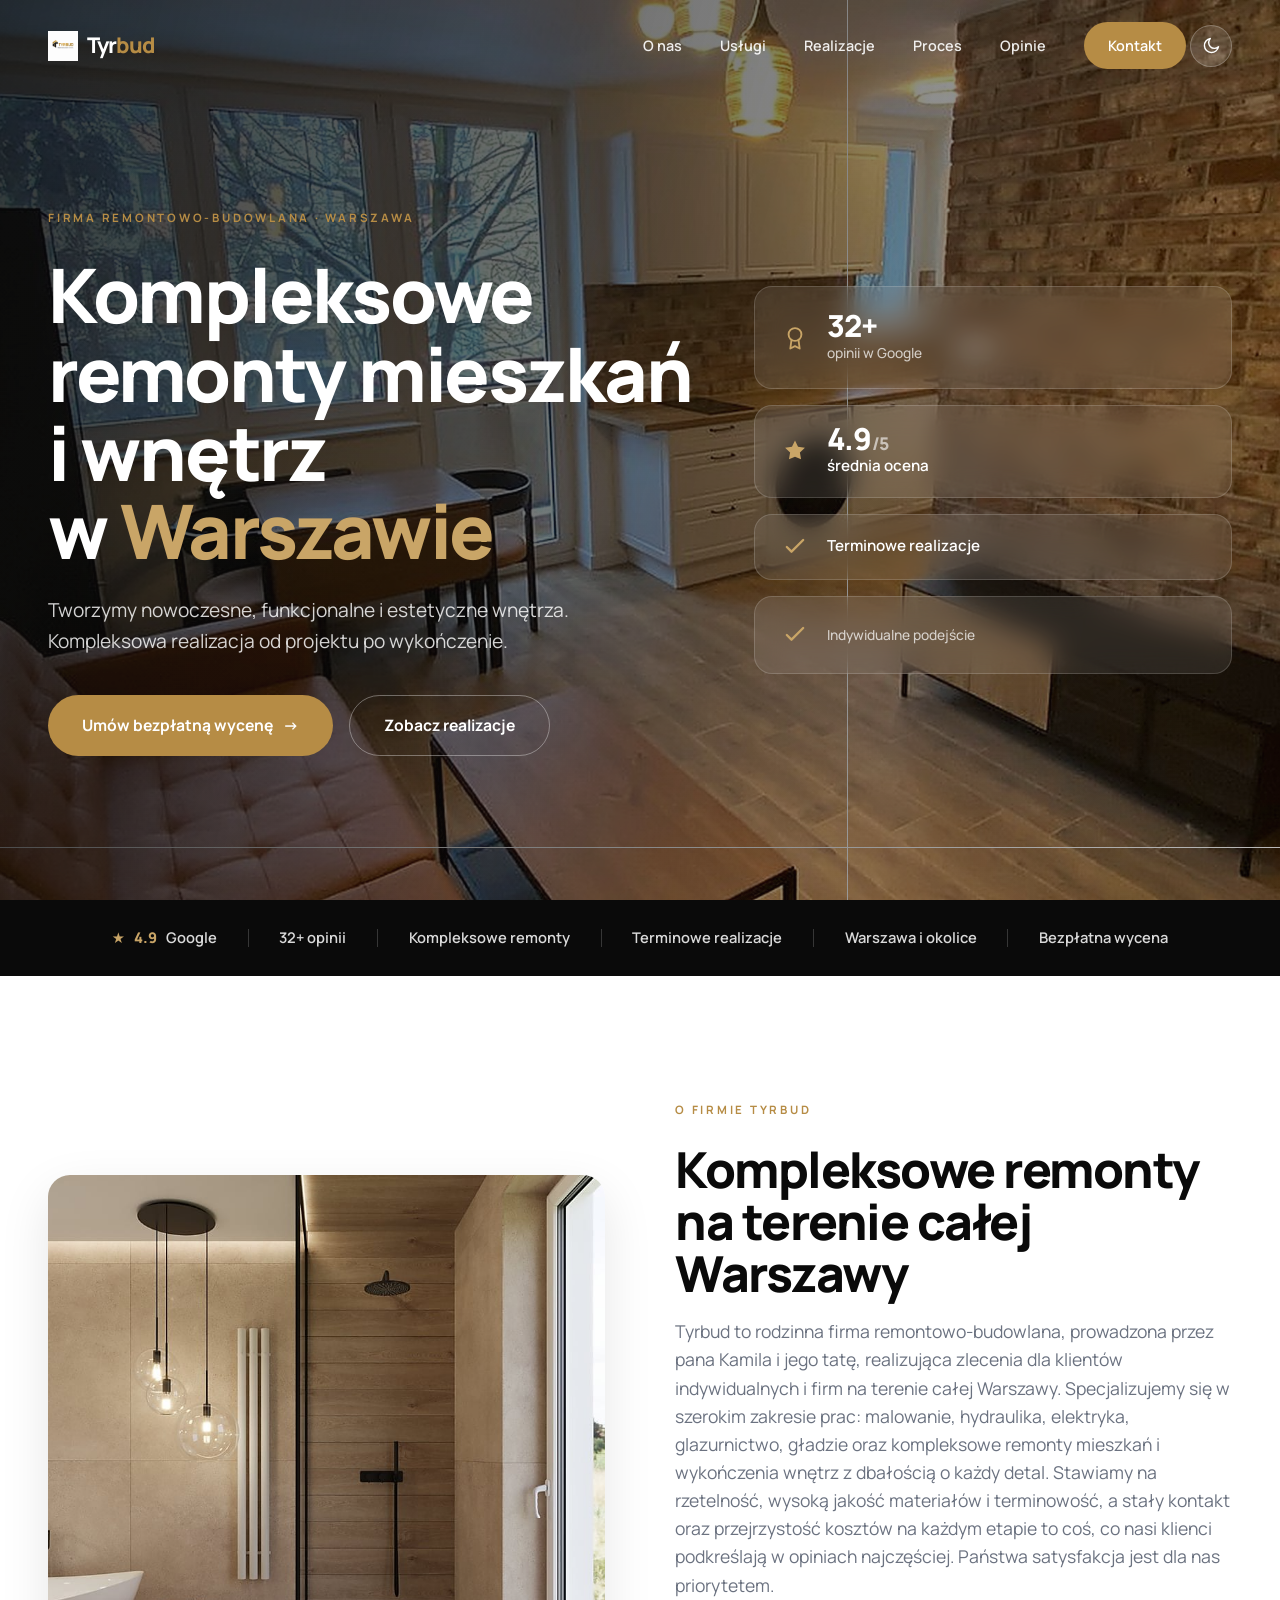
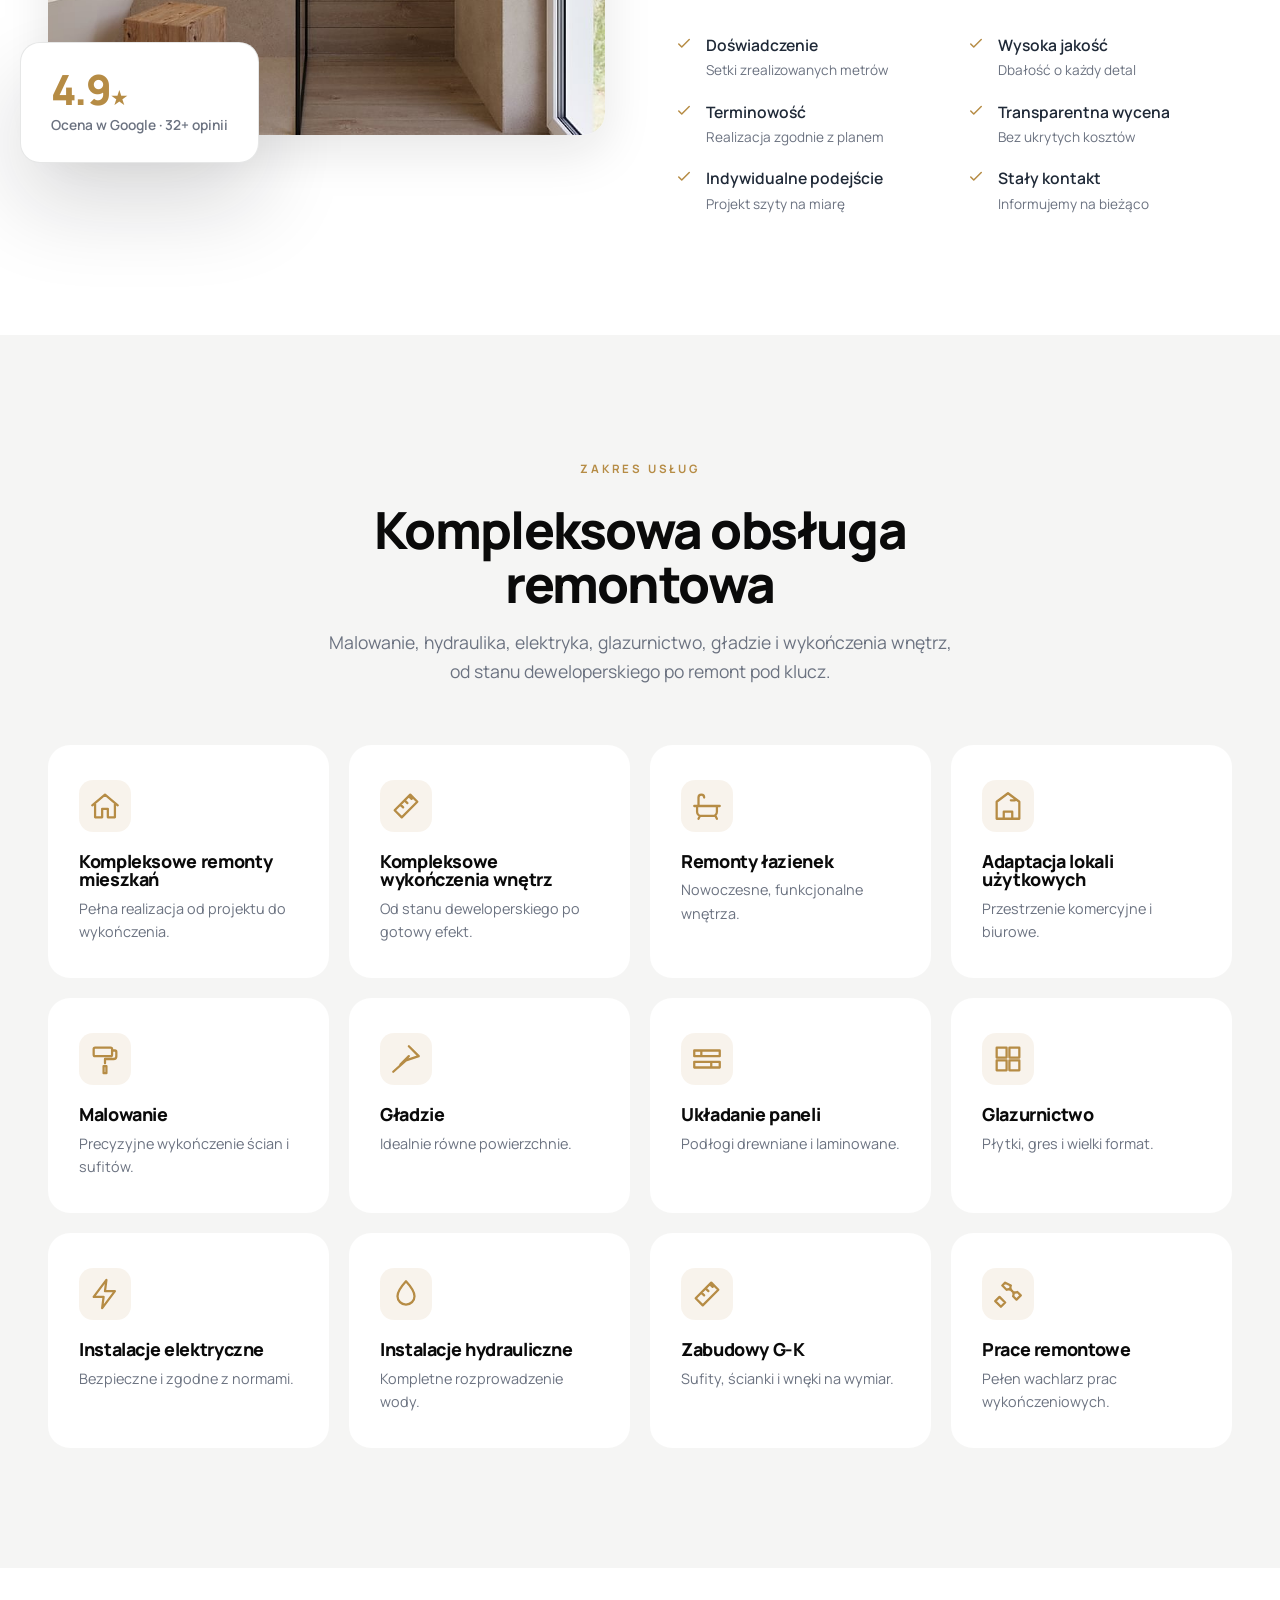
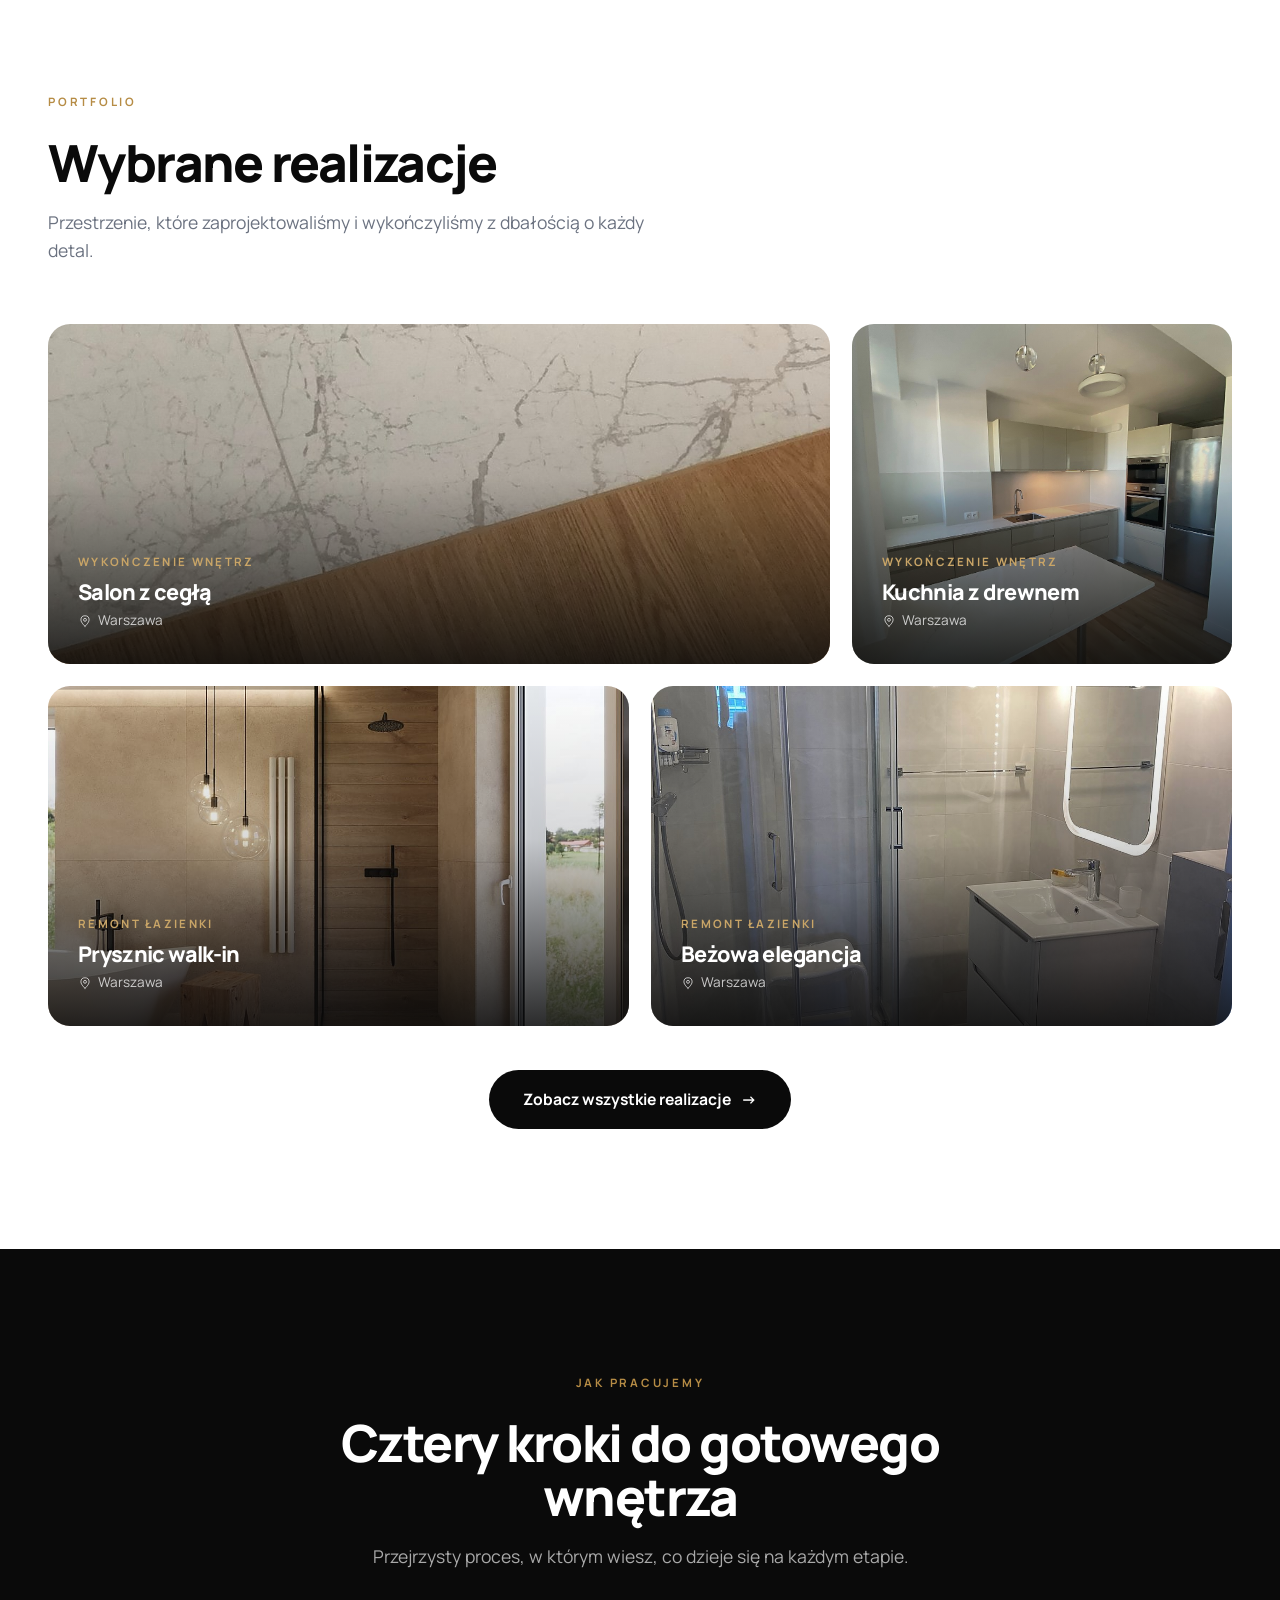
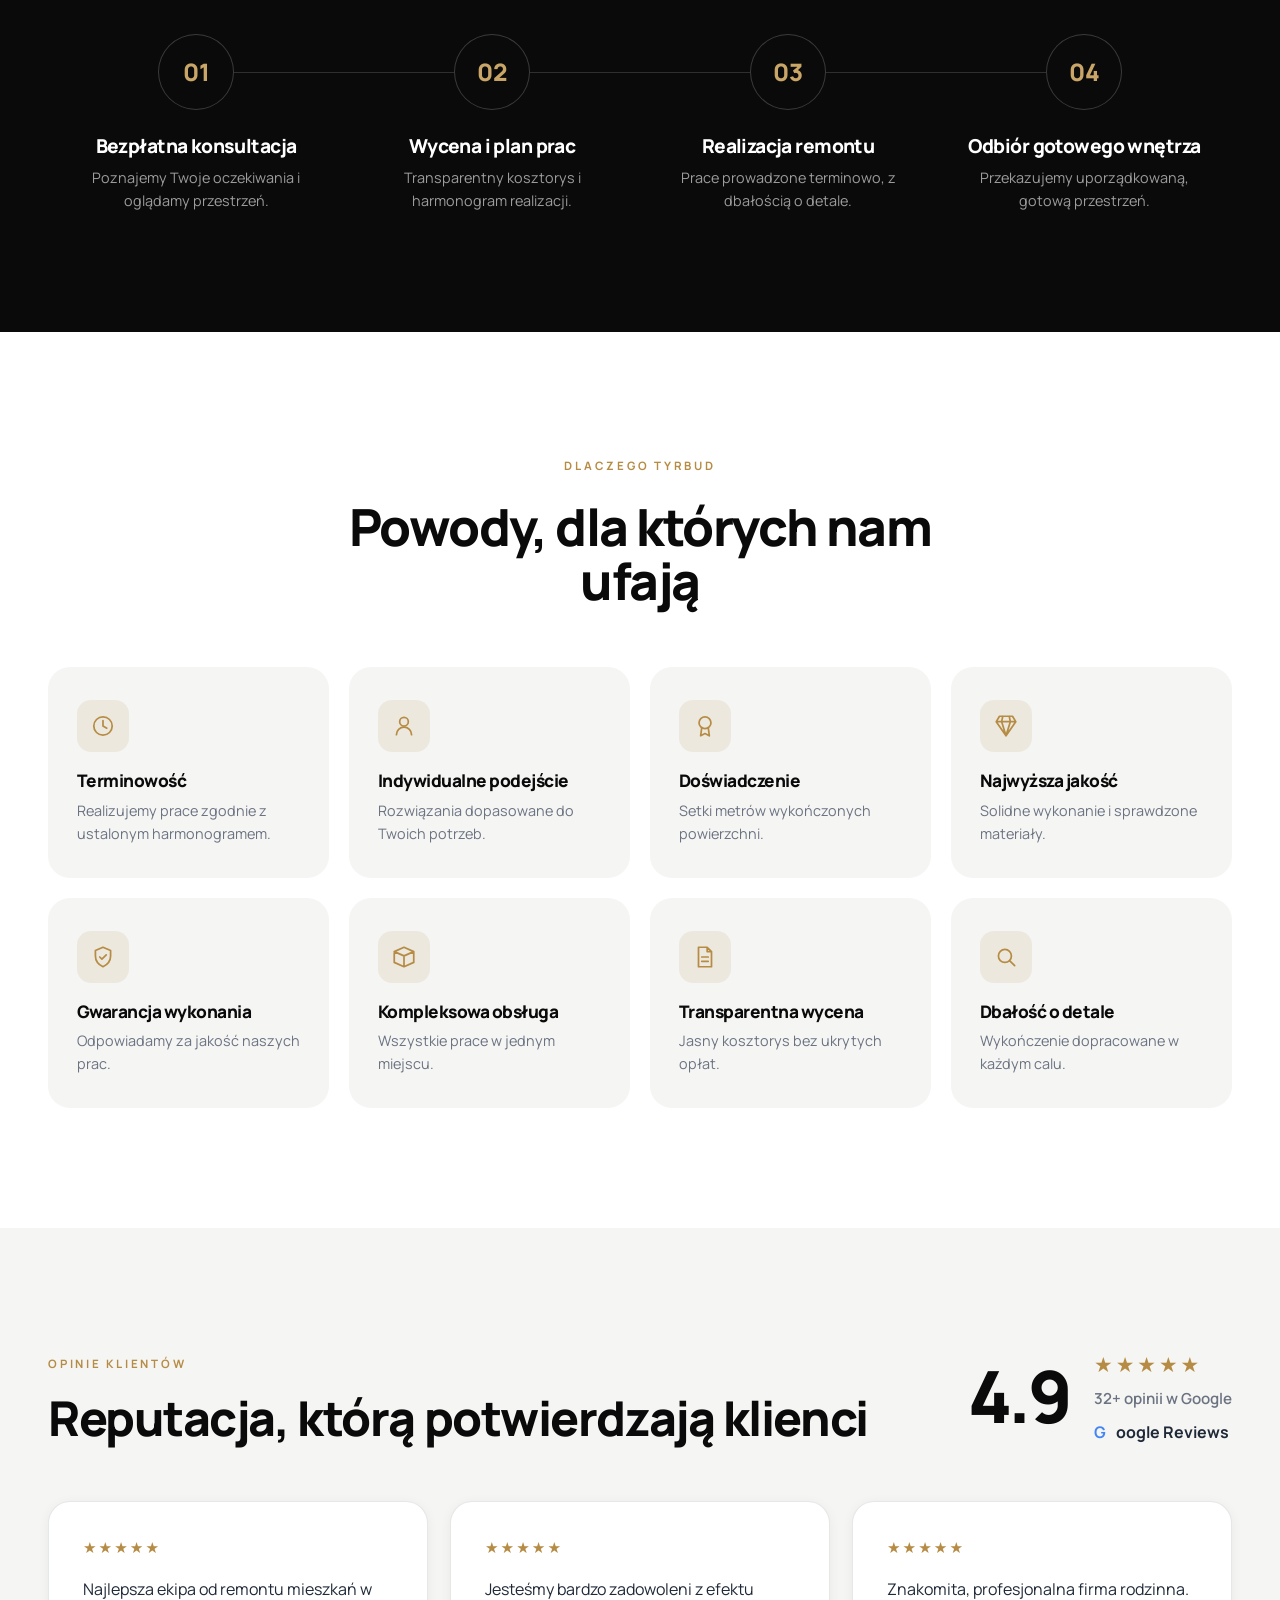
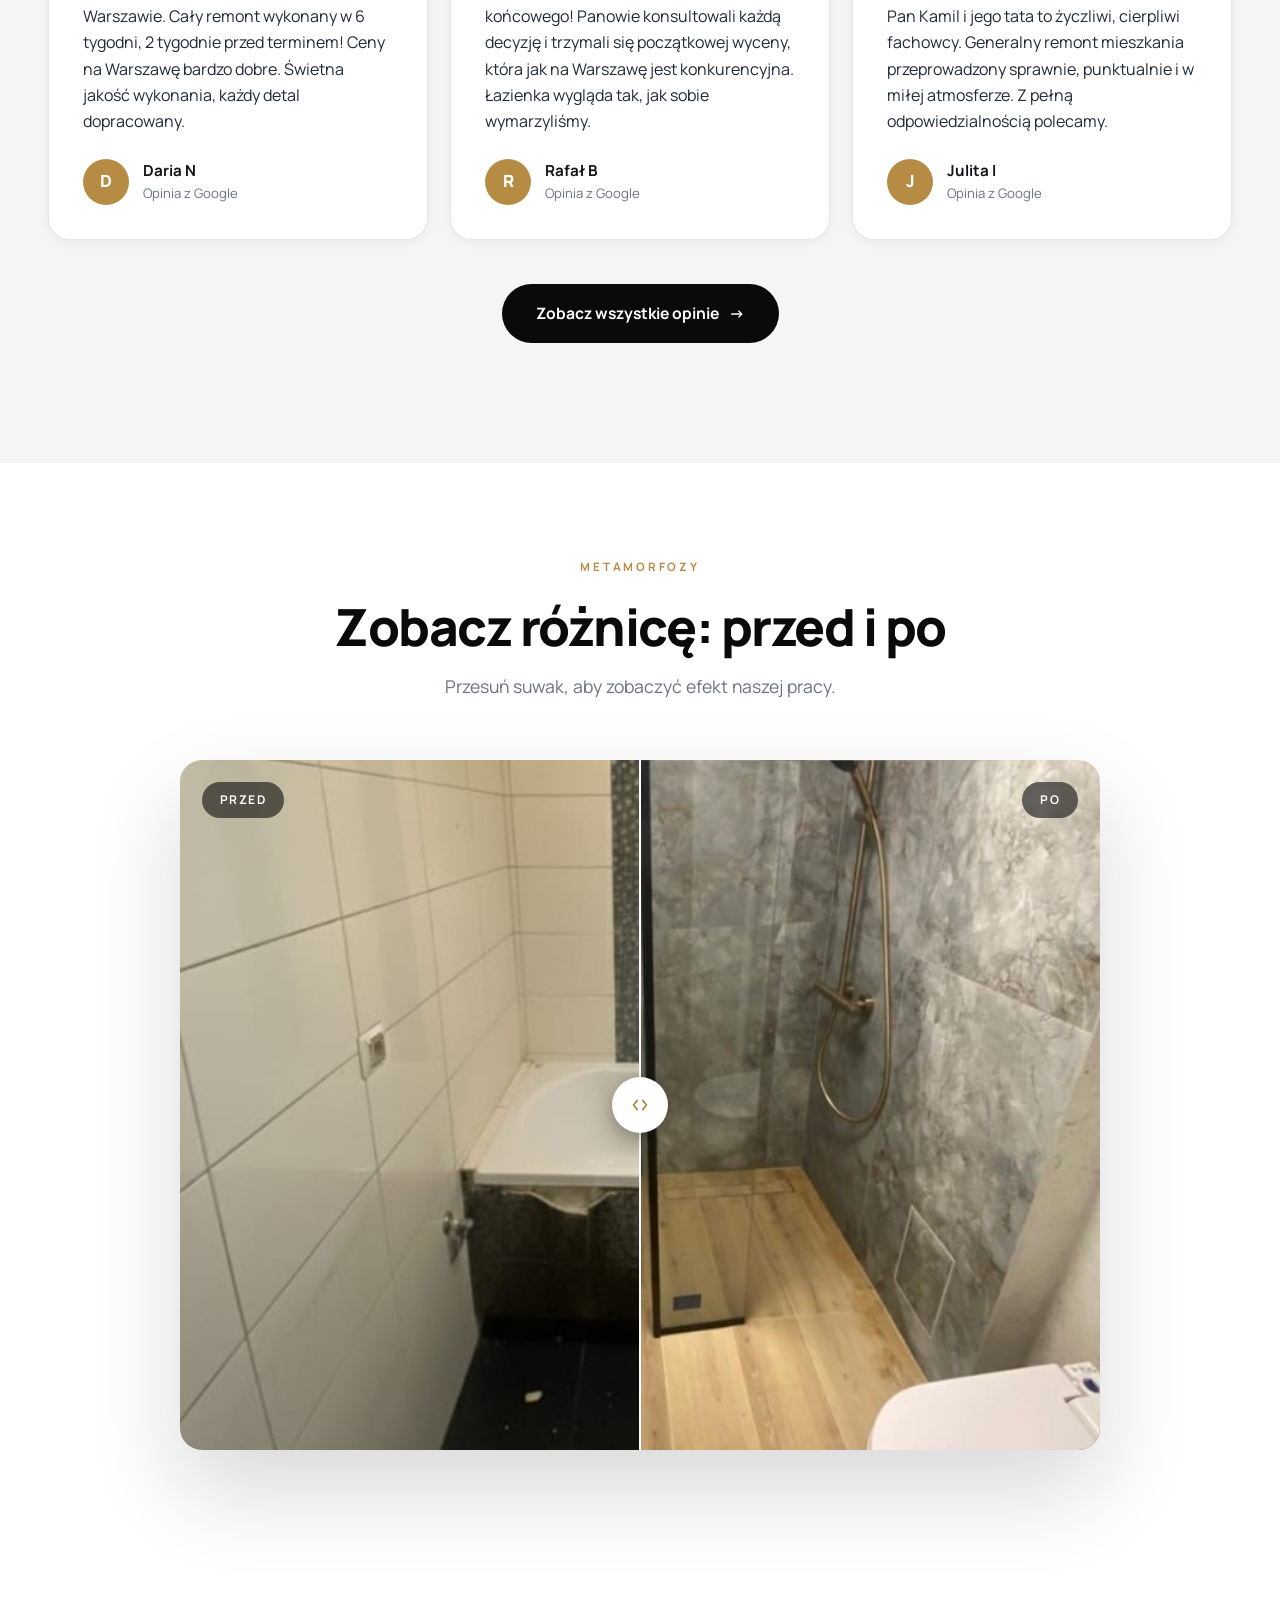
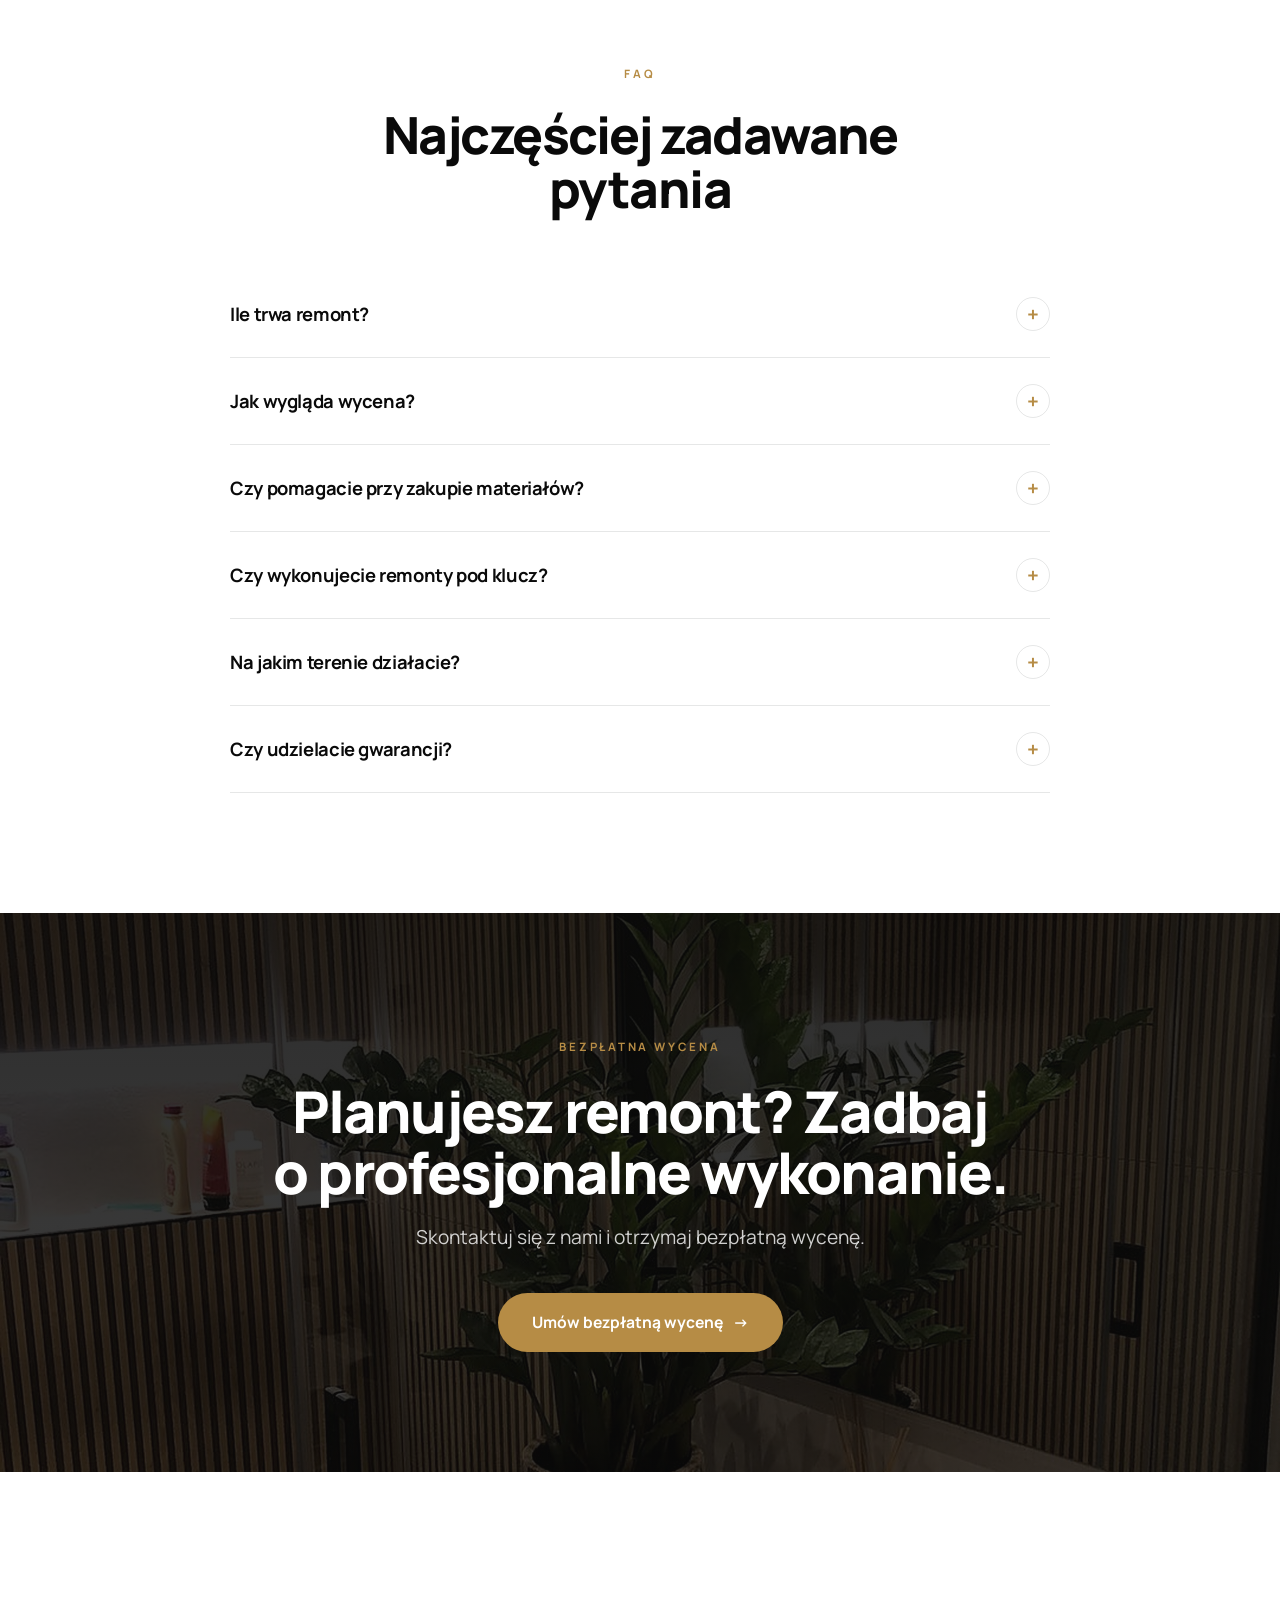
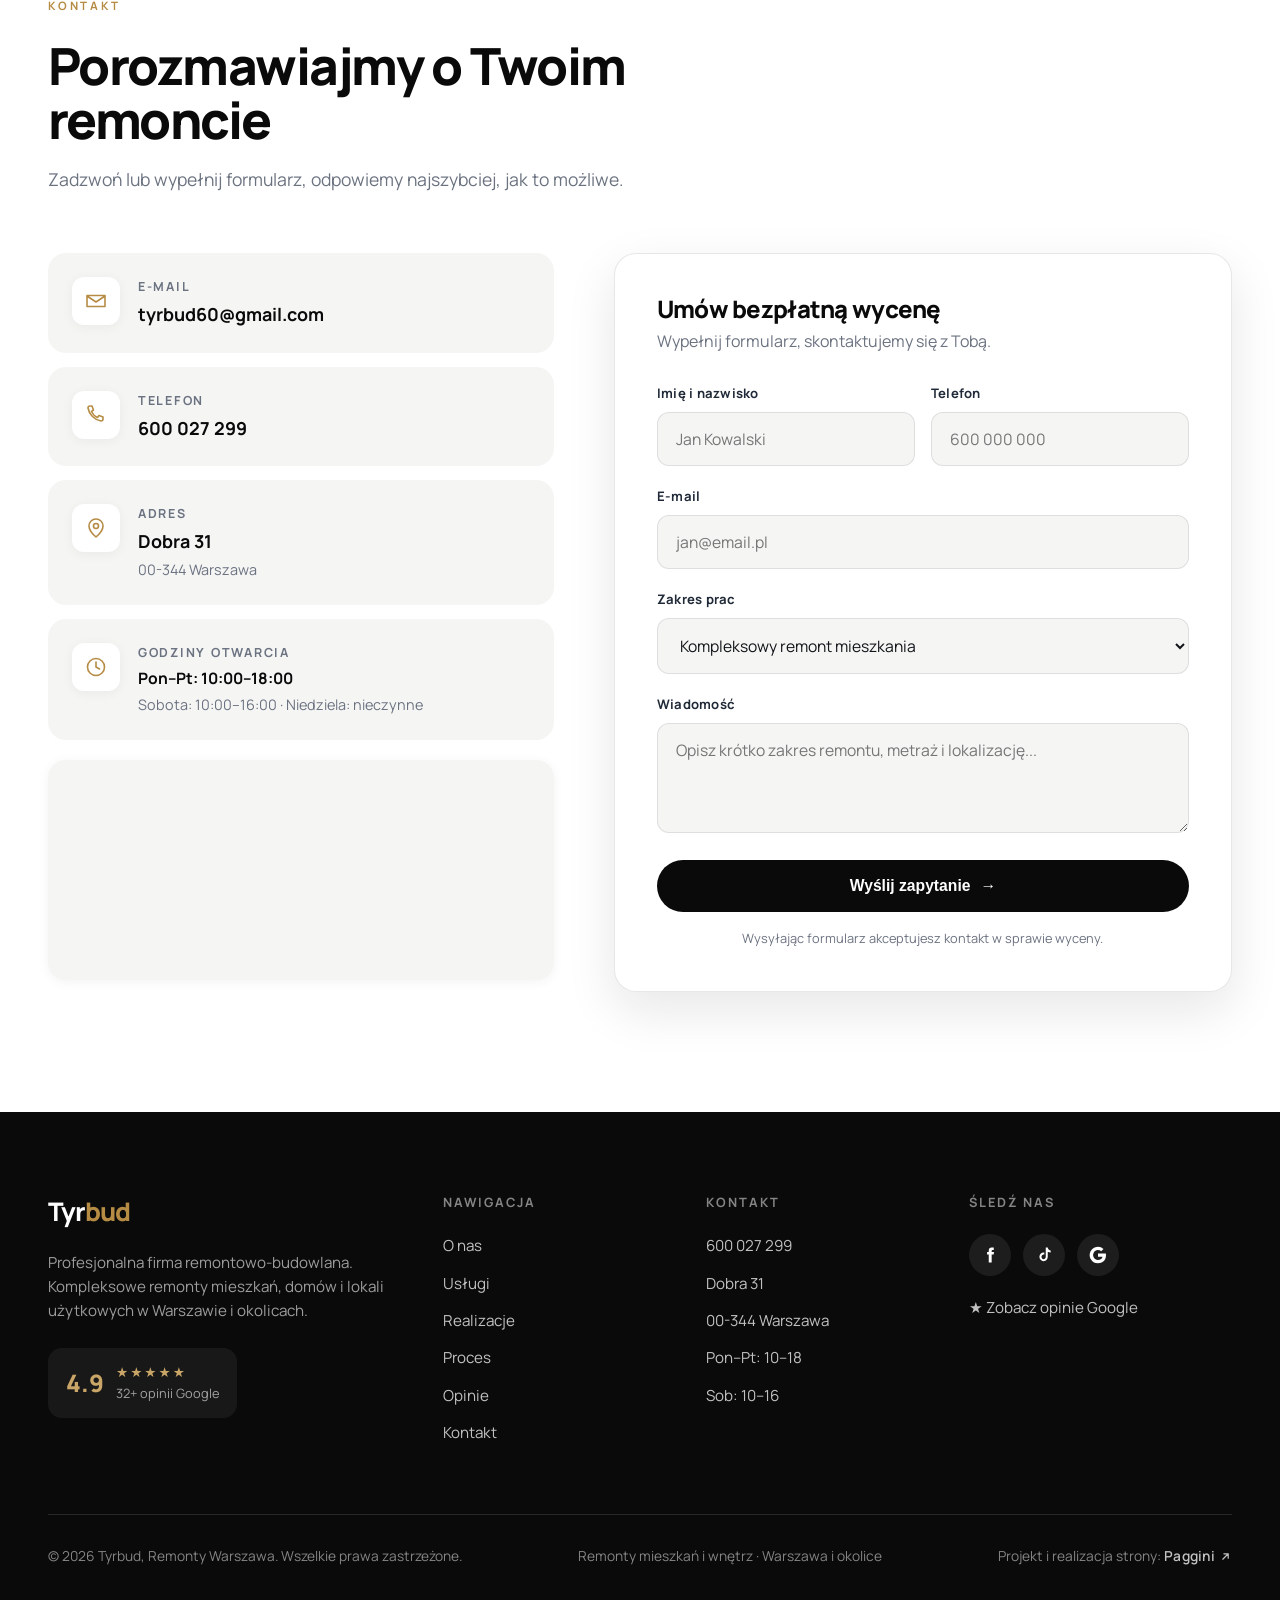
==== commit 112f6c53: "Add Paggini website credit to footer on all pages Co-Authored-By: Claude Opus 5.5 <noreply@anthropic" ====
--- a/index.html
+++ b/index.html
@@ -578,6 +578,7 @@
     <div class="foot-bottom">
       <div>© 2026 Tyrbud, Remonty Warszawa. Wszelkie prawa zastrzeżone.</div>
       <div>Remonty mieszkań i wnętrz · Warszawa i okolice</div>
+      <div class="foot-credit">Projekt i realizacja strony: <a href="https://paggini.com/" target="_blank" rel="noopener" title="Paggini – projektowanie stron internetowych">Paggini<svg viewBox="0 0 24 24" aria-hidden="true"><path d="M7 17 17 7M9 7h8v8"/></svg></a></div>
     </div>
   </div>
 </footer>
--- a/assets/style.css
+++ b/assets/style.css
@@ -439,6 +439,9 @@
 .foot-bottom{padding-top:30px;display:flex;justify-content:space-between;flex-wrap:wrap;gap:14px;font-size:.86rem;color:rgba(255,255,255,.5)}
 .foot-bottom a{color:rgba(255,255,255,.5)}
 .foot-bottom a:hover{color:var(--bronze-soft)}
+.foot-credit a{display:inline-flex;align-items:center;gap:4px;font-weight:600;color:rgba(255,255,255,.75);letter-spacing:.02em;transition:color .25s}
+.foot-credit svg{width:13px;height:13px;fill:none;stroke:currentColor;stroke-width:2.2;stroke-linecap:round;stroke-linejoin:round;transition:transform .25s}
+.foot-credit a:hover svg{transform:translate(2px,-2px)}
 
 /* ---------- REVEAL ANIMATION ---------- */
 .reveal{opacity:0;transform:translateY(38px);transition:opacity .9s var(--ease),transform .9s var(--ease)}
